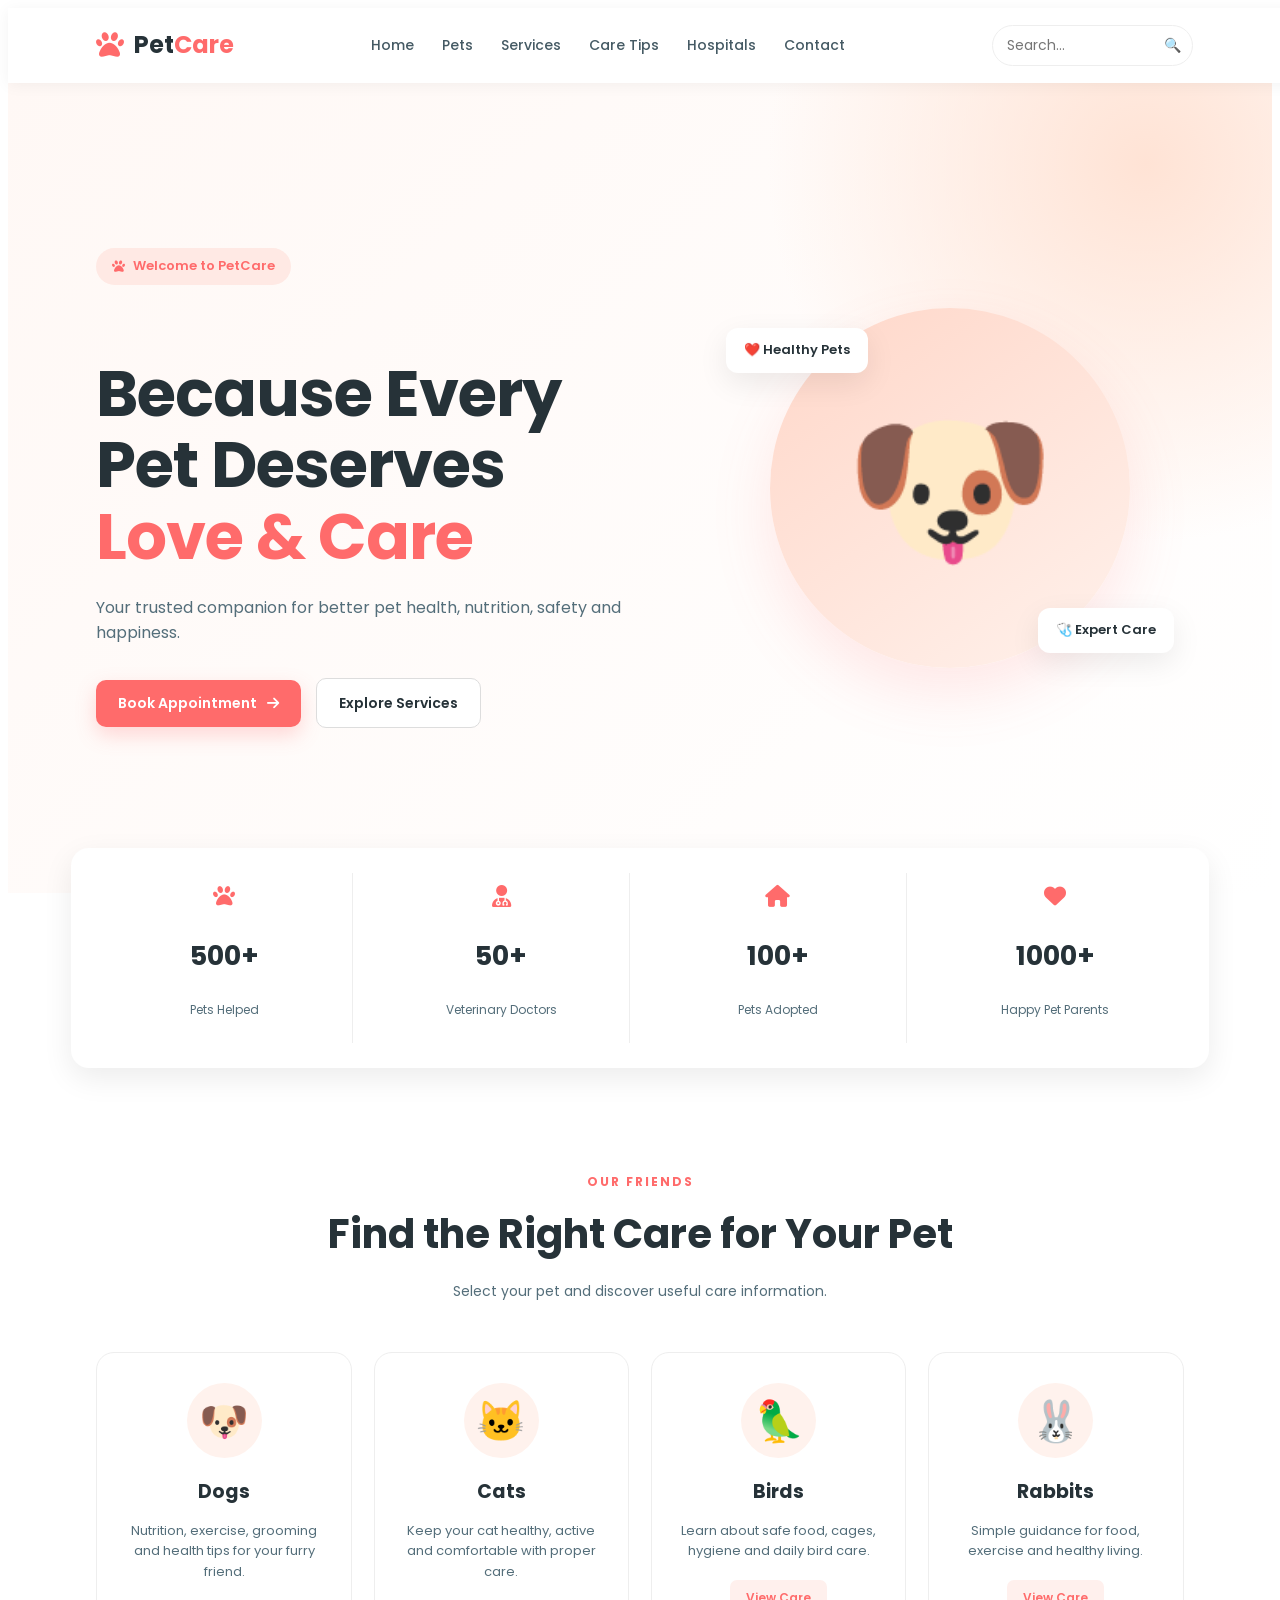
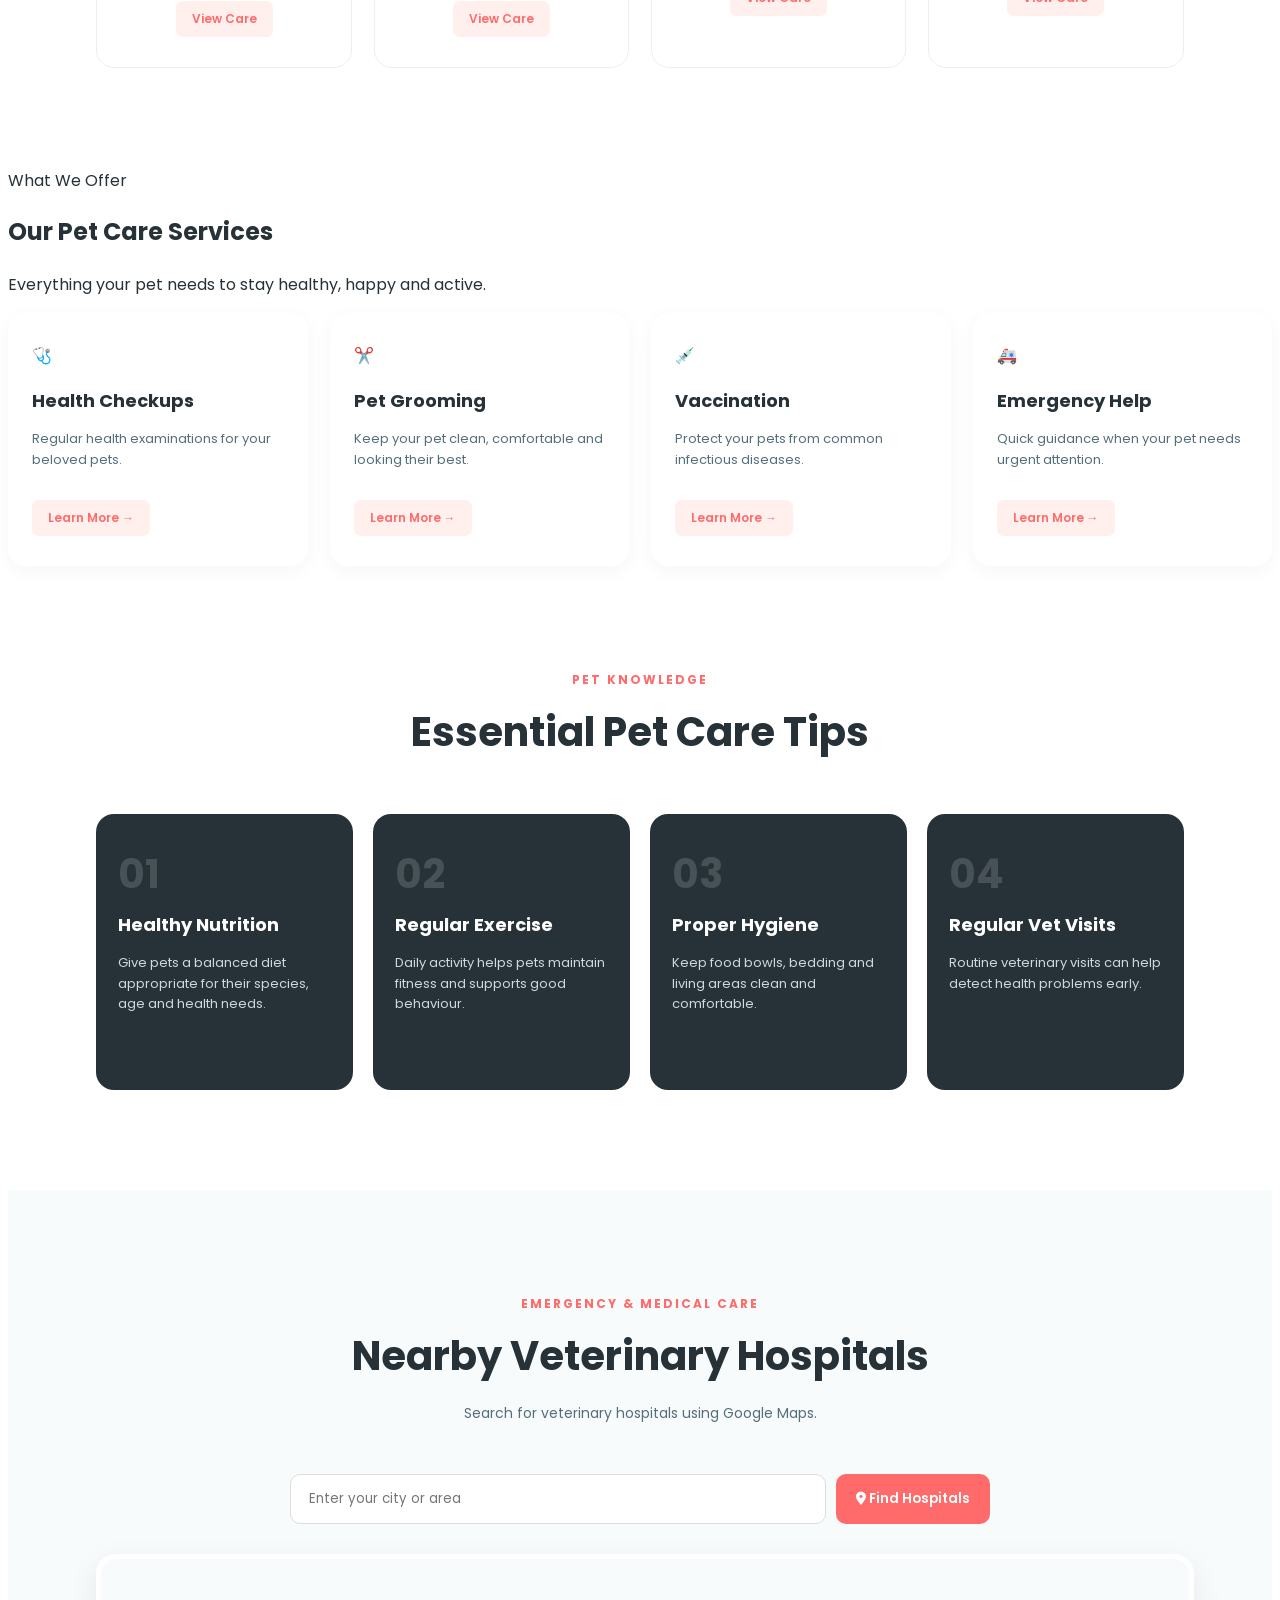
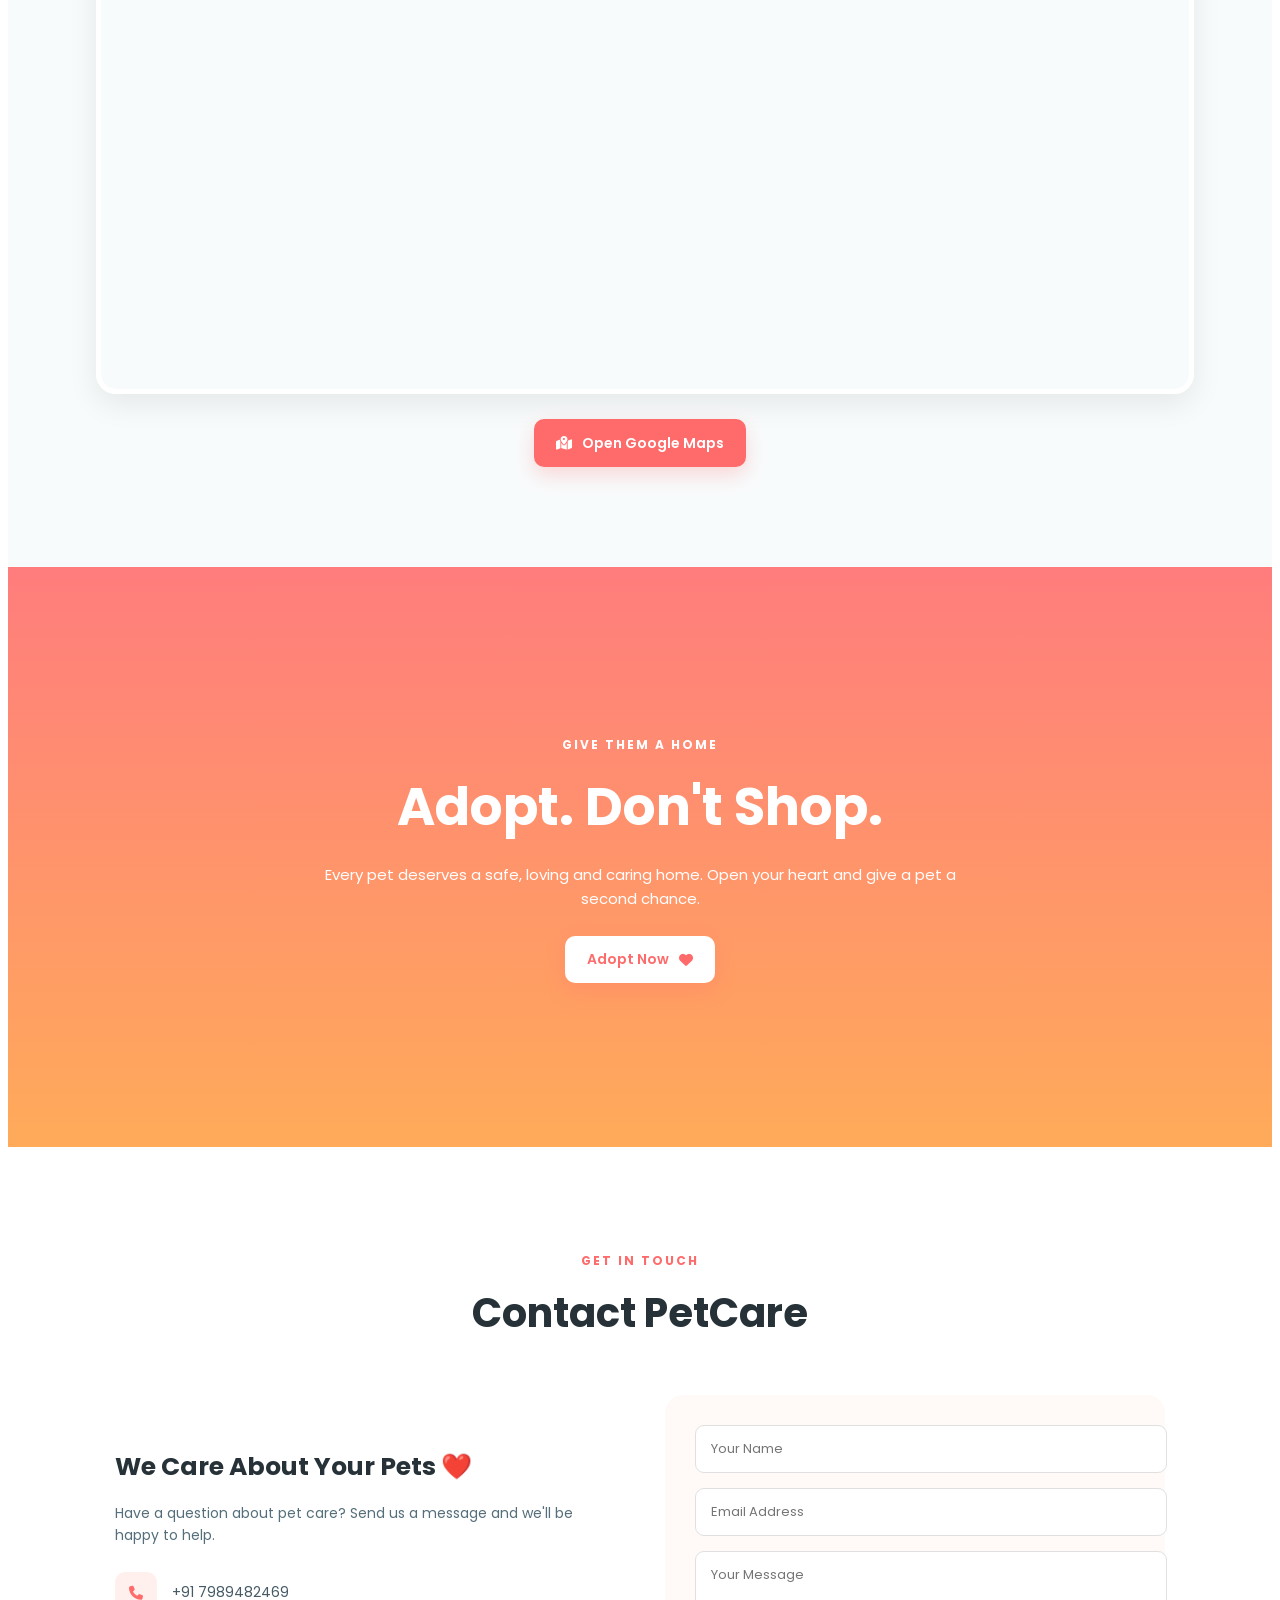
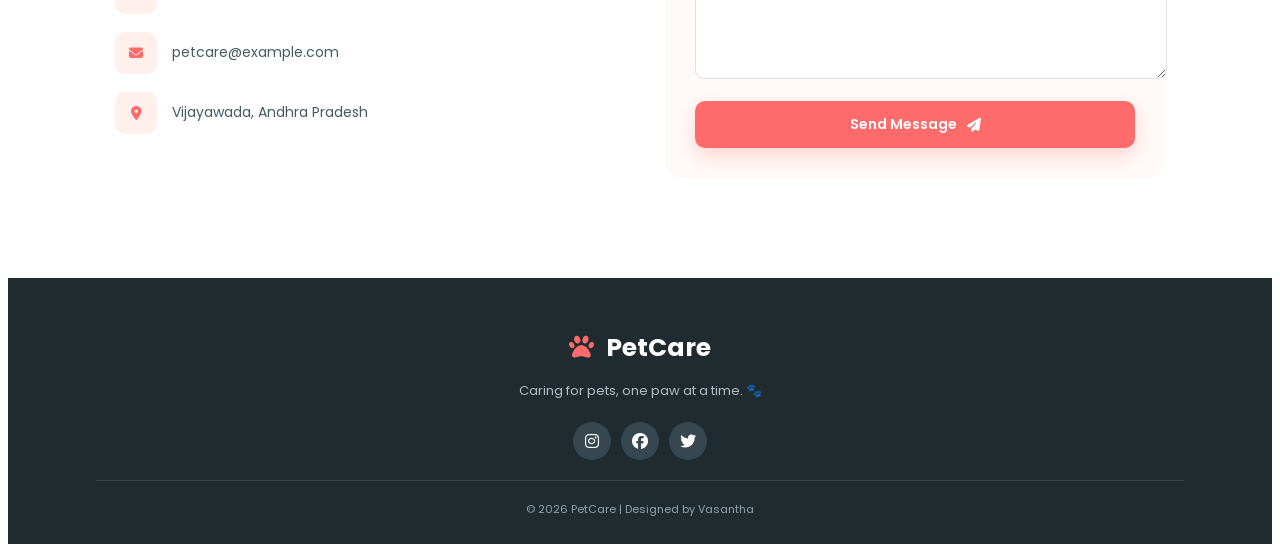
==== pet.html @ 67b04cec "Add files via upload" ====
<!DOCTYPE html>
<html lang="en">
<head>
    <meta charset="UTF-8">
    <meta name="viewport" content="width=device-width, initial-scale=1.0">

    <title>PetCare - Love. Care. Protect.</title>

    <!-- CSS -->
    <link rel="stylesheet" href="pet.css">

    <!-- Google Font -->
    <link rel="preconnect" href="https://fonts.googleapis.com">
    <link rel="preconnect" href="https://fonts.gstatic.com" crossorigin>
    <link href="https://fonts.googleapis.com/css2?family=Poppins:wght@300;400;500;600;700&display=swap" rel="stylesheet">

    <!-- Font Awesome Icons -->
    <link rel="stylesheet"
          href="https://cdnjs.cloudflare.com/ajax/libs/font-awesome/6.5.2/css/all.min.css">
</head>

<body>

    <!-- ================= HEADER ================= -->

    <header class="header">

        <div class="logo">
            <i class="fa-solid fa-paw"></i>
            <span>Pet<span>Care</span></span>
        </div>

        <nav class="navbar" id="navbar">
            <a href="#home">Home</a>
            <a href="#pets">Pets</a>
            <a href="#services">Services</a>
            <a href="#tips">Care Tips</a>
            <a href="#hospitals">Hospitals</a>
            <a href="#contact">Contact</a>
        </nav>
        <li class="nav-search">
    <input 
        type="text" 
        id="navSearch"
        placeholder="Search..."
        onkeyup="navSearch()"
    >
    <span>🔍</span>
</li>

        <div class="header-icons">
            <button class="search-btn" onclick="openSearch()">
                <i class="fa-solid fa-magnifying-glass"></i>
            </button>

            <button class="menu-btn" onclick="toggleMenu()">
                <i class="fa-solid fa-bars"></i>
            </button>
        </div>

    </header>


    <!-- ================= SEARCH POPUP ================= -->

    <div class="search-overlay" id="searchOverlay">

        <div class="search-box">

            <button class="close-btn" onclick="closeSearch()">
                <i class="fa-solid fa-xmark"></i>
            </button>

            <h2>Search PetCare</h2>

            <div class="search-input">
                <input
                    type="text"
                    id="searchPet"
                    placeholder="Search dogs, cats, care tips..."
                    onkeyup="searchContent()">

                <i class="fa-solid fa-magnifying-glass"></i>
            </div>

            <div id="searchResults"></div>

        </div>

    </div>


    <!-- ================= HOME ================= -->

    <section class="hero" id="home">

        <div class="hero-content">

            <span class="small-title">
                <i class="fa-solid fa-paw"></i>
                Welcome to PetCare
            </span>

            <h1>
                Because Every Pet
                Deserves <span>Love & Care</span>
            </h1>

            <p>
                Your trusted companion for better pet health,
                nutrition, safety and happiness.
            </p>

            <div class="hero-buttons">

                <button class="primary-btn" onclick="openAppointment()">
                    Book Appointment
                    <i class="fa-solid fa-arrow-right"></i>
                </button>

                <a href="#services" class="secondary-btn">
                    Explore Services
                </a>

            </div>

        </div>

        <div class="hero-image">

            <div class="pet-circle">
                🐶
            </div>

            <div class="floating-card card-one">
                ❤️ Healthy Pets
            </div>

            <div class="floating-card card-two">
                🩺 Expert Care
            </div>

        </div>

    </section>


    <!-- ================= STATISTICS ================= -->

    <section class="statistics">

        <div class="stat-box">
            <i class="fa-solid fa-paw"></i>
            <h2>500+</h2>
            <p>Pets Helped</p>
        </div>

        <div class="stat-box">
            <i class="fa-solid fa-user-doctor"></i>
            <h2>50+</h2>
            <p>Veterinary Doctors</p>
        </div>

        <div class="stat-box">
            <i class="fa-solid fa-house"></i>
            <h2>100+</h2>
            <p>Pets Adopted</p>
        </div>

        <div class="stat-box">
            <i class="fa-solid fa-heart"></i>
            <h2>1000+</h2>
            <p>Happy Pet Parents</p>
        </div>

    </section>


    <!-- ================= PET CATEGORIES ================= -->

    <section class="section" id="pets">

        <div class="section-heading">

            <span>Our Friends</span>

            <h2>Find the Right Care for Your Pet</h2>

            <p>
                Select your pet and discover useful care information.
            </p>

        </div>


        <div class="pet-grid">

            <div class="pet-card"
                 data-search="dog puppy dogs">

                <div class="pet-icon">🐶</div>

                <h3>Dogs</h3>

                <p>
                    Nutrition, exercise, grooming and health tips
                    for your furry friend.
                </p>

                <button onclick="showPetInfo('Dogs')">
                    View Care
                </button>

            </div>


            <div class="pet-card"
                 data-search="cat kitten cats">

                <div class="pet-icon">🐱</div>

                <h3>Cats</h3>

                <p>
                    Keep your cat healthy, active and comfortable
                    with proper care.
                </p>

                <button onclick="showPetInfo('Cats')">
                    View Care
                </button>

            </div>


            <div class="pet-card"
                 data-search="bird birds parrot">

                <div class="pet-icon">🦜</div>

                <h3>Birds</h3>

                <p>
                    Learn about safe food, cages, hygiene and
                    daily bird care.
                </p>

                <button onclick="showPetInfo('Birds')">
                    View Care
                </button>

            </div>


            <div class="pet-card"
                 data-search="rabbit rabbits bunny">

                <div class="pet-icon">🐰</div>

                <h3>Rabbits</h3>

                <p>
                    Simple guidance for food, exercise and
                    healthy living.
                </p>

                <button onclick="showPetInfo('Rabbits')">
                    View Care
                </button>

            </div>

        </div>

    </section>


    <!-- ================= SERVICES ================= -->

   <section class="services" id="services">
    <div class="section-title">
        <span>What We Offer</span>
        <h2>Our Pet Care Services</h2>
        <p>Everything your pet needs to stay healthy, happy and active.</p>
    </div>

    <div class="service-grid">

        <div class="service-card" onclick="openService('health')">
            <div class="service-icon">🩺</div>
            <h3>Health Checkups</h3>
            <p>Regular health examinations for your beloved pets.</p>
            <button class="service-btn">Learn More →</button>
        </div>

        <div class="service-card" onclick="openService('grooming')">
            <div class="service-icon">✂️</div>
            <h3>Pet Grooming</h3>
            <p>Keep your pet clean, comfortable and looking their best.</p>
            <button class="service-btn">Learn More →</button>
        </div>

        <div class="service-card" onclick="openService('vaccination')">
            <div class="service-icon">💉</div>
            <h3>Vaccination</h3>
            <p>Protect your pets from common infectious diseases.</p>
            <button class="service-btn">Learn More →</button>
        </div>

        <div class="service-card" onclick="openService('emergency')">
            <div class="service-icon">🚑</div>
            <h3>Emergency Help</h3>
            <p>Quick guidance when your pet needs urgent attention.</p>
            <button class="service-btn">Learn More →</button>
        </div>

    </div>
</section>

    <!-- ================= CARE TIPS ================= -->

    <section class="section tips-section" id="tips">

        <div class="section-heading">

            <span>Pet Knowledge</span>

            <h2>Essential Pet Care Tips</h2>

        </div>


        <div class="tips-grid">

            <div class="tip-card"
                 data-search="pet food nutrition diet">

                <span class="tip-number">01</span>

                <h3>Healthy Nutrition</h3>

                <p>
                    Give pets a balanced diet appropriate for
                    their species, age and health needs.
                </p>

            </div>


            <div class="tip-card"
                 data-search="pet exercise walking fitness">

                <span class="tip-number">02</span>

                <h3>Regular Exercise</h3>

                <p>
                    Daily activity helps pets maintain fitness
                    and supports good behaviour.
                </p>

            </div>


            <div class="tip-card"
                 data-search="pet clean hygiene grooming">

                <span class="tip-number">03</span>

                <h3>Proper Hygiene</h3>

                <p>
                    Keep food bowls, bedding and living areas
                    clean and comfortable.
                </p>

            </div>


            <div class="tip-card"
                 data-search="pet vaccination doctor health">

                <span class="tip-number">04</span>

                <h3>Regular Vet Visits</h3>

                <p>
                    Routine veterinary visits can help detect
                    health problems early.
                </p>

            </div>

        </div>

    </section>


    <!-- ================= HOSPITALS ================= -->

    <section class="section hospital-section" id="hospitals">

        <div class="section-heading">

            <span>Emergency & Medical Care</span>

            <h2>Nearby Veterinary Hospitals</h2>

            <p>
                Search for veterinary hospitals using Google Maps.
            </p>

        </div>


        <div class="hospital-search">

            <input
                type="text"
                id="hospitalLocation"
                placeholder="Enter your city or area">

            <button onclick="findHospitals()">
                <i class="fa-solid fa-location-dot"></i>
                Find Hospitals
            </button>

        </div>


        <div class="map-container">

            <iframe
                id="googleMap"
                src="https://www.google.com/maps?q=veterinary%20hospital%20Vijayawada&output=embed"
                loading="lazy"
                allowfullscreen>
            </iframe>

        </div>


        <div class="hospital-actions">

            <a
                href="https://www.google.com/maps/search/veterinary+hospitals/"
                target="_blank"
                class="primary-btn">

                <i class="fa-solid fa-map-location-dot"></i>
                Open Google Maps

            </a>

        </div>

    </section>


    <!-- ================= ADOPTION ================= -->

    <section class="adoption-section">

        <div class="adoption-content">

            <span>Give Them a Home</span>

            <h2>Adopt. Don't Shop.</h2>

            <p>
                Every pet deserves a safe, loving and caring home.
                Open your heart and give a pet a second chance.
            </p>

            <button class="primary-btn"
                    onclick="showMessage('Thank you for choosing to help pets! 🐾')">

                Adopt Now
                <i class="fa-solid fa-heart"></i>

            </button>

        </div>

    </section>


    <!-- ================= CONTACT ================= -->

    <section class="section contact-section" id="contact">

        <div class="section-heading">

            <span>Get in Touch</span>

            <h2>Contact PetCare</h2>

        </div>


        <div class="contact-container">

            <div class="contact-info">

                <h3>We Care About Your Pets ❤️</h3>

                <p>
                    Have a question about pet care?
                    Send us a message and we'll be happy to help.
                </p>

                <div class="contact-item">
                    <i class="fa-solid fa-phone"></i>
                    <span>+91 7989482469</span>
                </div>

                <div class="contact-item">
                    <i class="fa-solid fa-envelope"></i>
                    <span>petcare@example.com</span>
                </div>

                <div class="contact-item">
                    <i class="fa-solid fa-location-dot"></i>
                    <span>Vijayawada, Andhra Pradesh</span>
                </div>

            </div>


            <form class="contact-form"
                  onsubmit="submitContact(event)">

                <input
                    type="text"
                    id="contactName"
                    placeholder="Your Name"
                    required>

                <input
                    type="email"
                    id="contactEmail"
                    placeholder="Email Address"
                    required>

                <textarea
                    id="contactMessage"
                    rows="5"
                    placeholder="Your Message"
                    required></textarea>

                <button type="submit" class="primary-btn">
                    Send Message
                    <i class="fa-solid fa-paper-plane"></i>
                </button>

            </form>

        </div>

    </section>


    <!-- ================= APPOINTMENT POPUP ================= -->

   <div class="modal" id="appointmentModal" aria-hidden="true">
  <div class="modal-content">
    <button class="close-btn" type="button" onclick="closeAppointment()" aria-label="Close">
      <i class="fa-solid fa-xmark"></i>
    </button>

    <div class="modal-icon">🐾</div>
    <h2>Book Pet Appointment</h2>
    <p>Fill in your details and we'll help you with your pet-care request.</p>

    <form onsubmit="bookAppointment(event)">
      <input id="ownerName" type="text" placeholder="Your Name" required>
      <input id="petName" type="text" placeholder="Pet Name" required>

      <select id="petType" required>
        <option value="">Select Pet Type</option>
        <option>Dog</option>
        <option>Cat</option>
        <option>Bird</option>
        <option>Rabbit</option>
      </select>

      <input id="appointmentDate" type="date" required>

      <button type="submit" class="primary-btn">Confirm Appointment</button>
    </form>
  </div>
</div>

<div class="modal" id="infoModal" aria-hidden="true">
  <div class="modal-content info-content">
    <button class="close-btn" type="button" onclick="closeInfo()" aria-label="Close">
      <i class="fa-solid fa-xmark"></i>
    </button>

    <div id="infoBody"></div>
  </div>
</div>

    <!-- ================= GENERAL POPUP ================= -->

    <div class="toast" id="toast">

        <i class="fa-solid fa-circle-check"></i>

        <span id="toastMessage">
            Success!
        </span>

    </div>


    <!-- ================= FOOTER ================= -->

    <footer class="footer">

        <div class="footer-logo">
            <i class="fa-solid fa-paw"></i>
            PetCare
        </div>

        <p>
            Caring for pets, one paw at a time. 🐾
        </p>

        <div class="social-icons">

            <a href="#">
                <i class="fa-brands fa-instagram"></i>
            </a>

            <a href="#">
                <i class="fa-brands fa-facebook"></i>
            </a>

            <a href="#">
                <i class="fa-brands fa-twitter"></i>
            </a>

        </div>

        <div class="footer-bottom">
            © 2026 PetCare | Designed by Vasantha
        </div>

    </footer>


    <!-- JavaScript -->
    <script src="pet.js"></script>
<!-- SERVICE INFORMATION MODAL -->
<div class="service-modal" id="serviceModal">
    <div class="service-modal-content">

        <button class="close-service" onclick="closeService()">×</button>

        <div id="serviceModalBody"></div>

    </div>
</div>
</body>
</html>
---- pet.css ----
```css
/* =========================================================
   PETCARE WEBSITE
   CSS FILE - pet.css
   ========================================================= */


/* =========================
   GLOBAL
   ========================= */

* {
    margin: 0;
    padding: 0;
    box-sizing: border-box;
    scroll-behavior: smooth;
}

:root {
    --primary: #ff6b6b;
    --secondary: #ff9f43;
    --dark: #263238;
    --text: #546e7a;
    --light: #fff8f5;
    --white: #ffffff;
    --border: #eeeeee;
    --shadow: 0 10px 30px rgba(0, 0, 0, 0.08);
}

body {
    font-family: "Poppins", sans-serif;
    background: #ffffff;
    color: var(--dark);
    line-height: 1.6;
}

a {
    text-decoration: none;
    color: inherit;
}

button,
input,
textarea,
select {
    font-family: inherit;
}

button {
    cursor: pointer;
}

img {
    max-width: 100%;
    display: block;
}


/* =========================
   HEADER
   ========================= */

.header {
    width: 100%;
    height: 75px;
    padding: 0 7%;
    display: flex;
    align-items: center;
    justify-content: space-between;
    background: rgba(255, 255, 255, 0.96);
    box-shadow: 0 2px 15px rgba(0, 0, 0, 0.05);
    position: sticky;
    top: 0;
    z-index: 1000;
}

.logo {
    display: flex;
    align-items: center;
    gap: 10px;
    font-size: 24px;
    font-weight: 700;
    color: var(--dark);
}

.logo i {
    font-size: 28px;
    color: var(--primary);
}

.logo span span {
    color: var(--primary);
}

.navbar {
    display: flex;
    align-items: center;
    gap: 28px;
}

.navbar a {
    position: relative;
    font-size: 14px;
    font-weight: 500;
    color: #455a64;
    transition: 0.3s;
}

.navbar a:hover {
    color: var(--primary);
}

.navbar a::after {
    content: "";
    position: absolute;
    width: 0;
    height: 2px;
    background: var(--primary);
    left: 0;
    bottom: -6px;
    transition: 0.3s;
}

.navbar a:hover::after {
    width: 100%;
}

.header-icons {
    display: flex;
    align-items: center;
    gap: 12px;
}

.search-btn,
.menu-btn {
    border: none;
    background: transparent;
    font-size: 19px;
    color: var(--dark);
}

.search-btn:hover {
    color: var(--primary);
}

.menu-btn {
    display: none;
}


/* =========================
   HERO
   ========================= */

.hero {
    min-height: 650px;
    padding: 80px 7%;
    display: flex;
    align-items: center;
    justify-content: space-between;
    gap: 50px;
    background:
        radial-gradient(circle at 90% 10%, #ffe3d5 0, transparent 28%),
        linear-gradient(135deg, #fff8f5, #ffffff);
    overflow: hidden;
}

.hero-content {
    width: 52%;
}

.small-title {
    display: inline-flex;
    align-items: center;
    gap: 8px;
    padding: 8px 16px;
    border-radius: 30px;
    background: #ffe9e4;
    color: var(--primary);
    font-size: 13px;
    font-weight: 600;
    margin-bottom: 20px;
}

.hero h1 {
    font-size: clamp(42px, 5vw, 68px);
    line-height: 1.12;
    margin-bottom: 22px;
    letter-spacing: -1px;
}

.hero h1 span {
    color: var(--primary);
}

.hero p {
    max-width: 600px;
    color: var(--text);
    font-size: 16px;
    margin-bottom: 32px;
}

.hero-buttons {
    display: flex;
    gap: 15px;
    align-items: center;
    flex-wrap: wrap;
}

.primary-btn,
.secondary-btn {
    display: inline-flex;
    justify-content: center;
    align-items: center;
    gap: 10px;
    padding: 13px 22px;
    border-radius: 10px;
    font-size: 14px;
    font-weight: 600;
    border: none;
    transition: 0.3s;
}

.primary-btn {
    background: var(--primary);
    color: white;
    box-shadow: 0 8px 20px rgba(255, 107, 107, 0.25);
}

.primary-btn:hover {
    transform: translateY(-3px);
    box-shadow: 0 12px 25px rgba(255, 107, 107, 0.35);
}

.secondary-btn {
    border: 1px solid #ddd;
    color: var(--dark);
    background: white;
}

.secondary-btn:hover {
    border-color: var(--primary);
    color: var(--primary);
}

.hero-image {
    width: 43%;
    min-height: 450px;
    position: relative;
    display: flex;
    align-items: center;
    justify-content: center;
}

.pet-circle {
    width: 360px;
    height: 360px;
    border-radius: 50%;
    background: linear-gradient(145deg, #ffd7c9, #fff1eb);
    display: flex;
    align-items: center;
    justify-content: center;
    font-size: 170px;
    box-shadow: 0 25px 60px rgba(255, 107, 107, 0.15);
}

.floating-card {
    position: absolute;
    padding: 12px 18px;
    background: white;
    border-radius: 12px;
    box-shadow: var(--shadow);
    font-size: 13px;
    font-weight: 600;
    animation: floating 3s ease-in-out infinite;
}

.card-one {
    top: 65px;
    left: 10px;
}

.card-two {
    bottom: 60px;
    right: 10px;
    animation-delay: 1s;
}

@keyframes floating {
    0%,
    100% {
        transform: translateY(0);
    }

    50% {
        transform: translateY(-10px);
    }
}


/* =========================
   STATISTICS
   ========================= */

.statistics {
    width: 86%;
    margin: -45px auto 0;
    position: relative;
    z-index: 5;
    background: white;
    border-radius: 18px;
    box-shadow: var(--shadow);
    padding: 25px;
    display: grid;
    grid-template-columns: repeat(4, 1fr);
    gap: 20px;
}

.stat-box {
    text-align: center;
    padding: 12px;
    border-right: 1px solid var(--border);
}

.stat-box:last-child {
    border-right: none;
}

.stat-box i {
    color: var(--primary);
    font-size: 22px;
    margin-bottom: 5px;
}

.stat-box h2 {
    font-size: 27px;
}

.stat-box p {
    color: var(--text);
    font-size: 12px;
}


/* =========================
   COMMON SECTION
   ========================= */

.section {
    padding: 100px 7%;
}

.section-heading {
    max-width: 650px;
    margin: 0 auto 50px;
    text-align: center;
}

.section-heading span {
    color: var(--primary);
    text-transform: uppercase;
    font-size: 12px;
    font-weight: 700;
    letter-spacing: 2px;
}

.section-heading h2 {
    font-size: clamp(28px, 4vw, 40px);
    margin: 8px 0 12px;
}

.section-heading p {
    color: var(--text);
    font-size: 14px;
}


/* =========================
   PET CARDS
   ========================= */

.pet-grid {
    display: grid;
    grid-template-columns: repeat(4, 1fr);
    gap: 22px;
}

.pet-card {
    padding: 30px 22px;
    text-align: center;
    border: 1px solid var(--border);
    border-radius: 18px;
    background: white;
    transition: 0.3s;
}

.pet-card:hover {
    transform: translateY(-8px);
    box-shadow: var(--shadow);
    border-color: transparent;
}

.pet-icon {
    width: 75px;
    height: 75px;
    margin: 0 auto 18px;
    border-radius: 50%;
    background: #fff2ed;
    display: flex;
    justify-content: center;
    align-items: center;
    font-size: 40px;
}

.pet-card h3 {
    margin-bottom: 10px;
    font-size: 19px;
}

.pet-card p {
    color: var(--text);
    font-size: 13px;
    margin-bottom: 18px;
}

.pet-card button,
.service-card button,
.service-card a {
    border: none;
    background: #fff0ed;
    color: var(--primary);
    padding: 9px 16px;
    border-radius: 7px;
    font-size: 12px;
    font-weight: 600;
    display: inline-block;
    transition: 0.3s;
}

.pet-card button:hover,
.service-card button:hover,
.service-card a:hover {
    background: var(--primary);
    color: white;
}


/* =========================
   SERVICES
   ========================= */

.services-section {
    background: var(--light);
}

.service-grid {
    display: grid;
    grid-template-columns: repeat(4, 1fr);
    gap: 22px;
}

.service-card {
    background: white;
    padding: 30px 24px;
    border-radius: 18px;
    box-shadow: 0 5px 20px rgba(0, 0, 0, 0.04);
    transition: 0.3s;
}

.service-card:hover {
    transform: translateY(-7px);
    box-shadow: var(--shadow);
}

.service-card > i {
    width: 55px;
    height: 55px;
    display: flex;
    justify-content: center;
    align-items: center;
    background: #fff0ed;
    color: var(--primary);
    border-radius: 12px;
    font-size: 23px;
    margin-bottom: 20px;
}

.service-card h3 {
    font-size: 18px;
    margin-bottom: 10px;
}

.service-card p {
    color: var(--text);
    font-size: 13px;
    margin-bottom: 20px;
}


/* =========================
   CARE TIPS
   ========================= */

.tips-grid {
    display: grid;
    grid-template-columns: repeat(4, 1fr);
    gap: 20px;
}

.tip-card {
    position: relative;
    overflow: hidden;
    padding: 28px 22px;
    border-radius: 18px;
    background: #263238;
    color: white;
    min-height: 220px;
    transition: 0.3s;
}

.tip-card:hover {
    transform: translateY(-6px);
}

.tip-number {
    font-size: 40px;
    font-weight: 700;
    opacity: 0.15;
}

.tip-card h3 {
    margin: 5px 0 12px;
    font-size: 18px;
}

.tip-card p {
    font-size: 13px;
    color: #cfd8dc;
}


/* =========================
   HOSPITAL SECTION
   ========================= */

.hospital-section {
    background: #f8fbfc;
}

.hospital-search {
    max-width: 700px;
    margin: 0 auto 30px;
    display: flex;
    gap: 10px;
}

.hospital-search input {
    flex: 1;
    border: 1px solid #ddd;
    outline: none;
    padding: 14px 18px;
    border-radius: 10px;
    background: white;
}

.hospital-search input:focus {
    border-color: var(--primary);
}

.hospital-search button {
    border: none;
    padding: 14px 20px;
    border-radius: 10px;
    background: var(--primary);
    color: white;
    font-weight: 600;
    transition: 0.3s;
}

.hospital-search button:hover {
    transform: translateY(-2px);
}

.map-container {
    width: 100%;
    height: 430px;
    border-radius: 20px;
    overflow: hidden;
    box-shadow: var(--shadow);
    border: 5px solid white;
}

.map-container iframe {
    width: 100%;
    height: 100%;
    border: none;
}

.hospital-actions {
    text-align: center;
    margin-top: 25px;
}


/* =========================
   ADOPTION
   ========================= */

.adoption-section {
    min-height: 420px;
    padding: 80px 7%;
    display: flex;
    align-items: center;
    justify-content: center;
    text-align: center;
    background:
        linear-gradient(
            rgba(255, 107, 107, 0.88),
            rgba(255, 159, 67, 0.88)
        );
    color: white;
}

.adoption-content {
    max-width: 650px;
}

.adoption-content > span {
    font-size: 12px;
    font-weight: 700;
    text-transform: uppercase;
    letter-spacing: 2px;
}

.adoption-content h2 {
    font-size: clamp(35px, 5vw, 52px);
    margin: 8px 0 15px;
}

.adoption-content p {
    font-size: 15px;
    margin-bottom: 25px;
}

.adoption-section .primary-btn {
    background: white;
    color: var(--primary);
}


/* =========================
   CONTACT
   ========================= */

.contact-section {
    background: white;
}

.contact-container {
    max-width: 1050px;
    margin: auto;
    display: grid;
    grid-template-columns: 1fr 1fr;
    gap: 50px;
    align-items: center;
}

.contact-info h3 {
    font-size: 25px;
    margin-bottom: 15px;
}

.contact-info > p {
    color: var(--text);
    font-size: 14px;
    margin-bottom: 25px;
}

.contact-item {
    display: flex;
    align-items: center;
    gap: 15px;
    margin: 18px 0;
    color: #455a64;
    font-size: 14px;
}

.contact-item i {
    width: 42px;
    height: 42px;
    display: flex;
    align-items: center;
    justify-content: center;
    border-radius: 10px;
    background: #fff0ed;
    color: var(--primary);
}

.contact-form {
    padding: 30px;
    border-radius: 18px;
    background: #fffaf8;
}

.contact-form input,
.contact-form textarea,
.modal-content input,
.modal-content select {
    width: 100%;
    border: 1px solid #e0e0e0;
    outline: none;
    padding: 13px 15px;
    border-radius: 9px;
    margin-bottom: 15px;
    background: white;
    font-size: 13px;
}

.contact-form input:focus,
.contact-form textarea:focus,
.modal-content input:focus,
.modal-content select:focus {
    border-color: var(--primary);
}

.contact-form textarea {
    resize: vertical;
}

.contact-form .primary-btn {
    width: 100%;
}


/* =========================
   SEARCH OVERLAY
   ========================= */

.search-overlay {
    position: fixed;
    inset: 0;
    background: rgba(38, 50, 56, 0.7);
    display: none;
    align-items: flex-start;
    justify-content: center;
    padding-top: 100px;
    z-index: 2000;
    backdrop-filter: blur(5px);
}

.search-overlay.active {
    display: flex;
}

.search-box {
    width: min(600px, 90%);
    background: white;
    padding: 30px;
    border-radius: 20px;
    position: relative;
    box-shadow: 0 20px 60px rgba(0, 0, 0, 0.2);
    animation: popup 0.3s ease;
}

.search-box h2 {
    margin-bottom: 20px;
}

.search-input {
    position: relative;
}

.search-input input {
    width: 100%;
    padding: 15px 45px 15px 18px;
    border: 1px solid #ddd;
    border-radius: 10px;
    outline: none;
}

.search-input input:focus {
    border-color: var(--primary);
}

.search-input i {
    position: absolute;
    right: 18px;
    top: 16px;
    color: #999;
}

#searchResults {
    margin-top: 20px;
    max-height: 300px;
    overflow-y: auto;
}

.search-result {
    padding: 13px;
    border-bottom: 1px solid #eee;
    cursor: pointer;
    transition: 0.2s;
}

.search-result:hover {
    background: #fff4f0;
}

.search-result strong {
    display: block;
    margin-bottom: 3px;
}

.search-result small {
    color: var(--text);
}


/* =========================
   MODAL
   ========================= */

.modal {
    position: fixed;
    inset: 0;
    display: none;
    align-items: center;
    justify-content: center;
    padding: 20px;
    background: rgba(38, 50, 56, 0.7);
    z-index: 2500;
    backdrop-filter: blur(5px);
}

.modal.active {
    display: flex;
}

.modal-content {
    width: min(500px, 100%);
    background: white;
    padding: 35px;
    border-radius: 20px;
    position: relative;
    animation: popup 0.3s ease;
}

.modal-icon {
    width: 65px;
    height: 65px;
    display: flex;
    align-items: center;
    justify-content: center;
    background: #fff0ed;
    border-radius: 50%;
    font-size: 32px;
    margin-bottom: 15px;
}

.modal-content h2 {
    margin-bottom: 8px;
}

.modal-content > p {
    color: var(--text);
    font-size: 13px;
    margin-bottom: 22px;
}

.modal-content .primary-btn {
    width: 100%;
}

.close-btn {
    position: absolute;
    top: 17px;
    right: 17px;
    width: 35px;
    height: 35px;
    border: none;
    border-radius: 50%;
    background: #f5f5f5;
    color: #555;
    font-size: 17px;
    transition: 0.3s;
}

.close-btn:hover {
    background: var(--primary);
    color: white;
}

@keyframes popup {
    from {
        opacity: 0;
        transform: translateY(-20px) scale(0.97);
    }

    to {
        opacity: 1;
        transform: translateY(0) scale(1);
    }
}


/* =========================
   TOAST
   ========================= */

.toast {
    position: fixed;
    right: 25px;
    bottom: 25px;
    min-width: 280px;
    padding: 15px 20px;
    background: #263238;
    color: white;
    border-radius: 10px;
    display: flex;
    align-items: center;
    gap: 10px;
    box-shadow: var(--shadow);
    transform: translateX(400px);
    transition: 0.4s;
    z-index: 3000;
}

.toast.show {
    transform: translateX(0);
}

.toast i {
    color: #69db7c;
}


/* =========================
   FOOTER
   ========================= */

.footer {
    background: #202b30;
    color: white;
    text-align: center;
    padding: 50px 7% 25px;
}

.footer-logo {
    font-size: 25px;
    font-weight: 700;
    margin-bottom: 10px;
}

.footer-logo i {
    color: var(--primary);
    margin-right: 7px;
}

.footer > p {
    color: #b0bec5;
    font-size: 13px;
}

.social-icons {
    margin: 20px 0;
    display: flex;
    justify-content: center;
    gap: 10px;
}

.social-icons a {
    width: 38px;
    height: 38px;
    display: flex;
    align-items: center;
    justify-content: center;
    border-radius: 50%;
    background: #37474f;
    transition: 0.3s;
}

.social-icons a:hover {
    background: var(--primary);
    transform: translateY(-3px);
}

.footer-bottom {
    padding-top: 20px;
    border-top: 1px solid #37474f;
    color: #90a4ae;
    font-size: 11px;
}


/* =========================
   RESPONSIVE
   ========================= */

@media (max-width: 1100px) {

    .navbar {
        gap: 16px;
    }

    .hero h1 {
        font-size: 48px;
    }

    .pet-circle {
        width: 300px;
        height: 300px;
        font-size: 135px;
    }

    .pet-grid,
    .service-grid,
    .tips-grid {
        grid-template-columns: repeat(2, 1fr);
    }
}


@media (max-width: 800px) {

    .header {
        padding: 0 5%;
    }

    .navbar {
        position: absolute;
        top: 75px;
        left: 0;
        width: 100%;
        display: none;
        flex-direction: column;
        gap: 0;
        padding: 15px 5%;
        background: white;
        box-shadow: 0 10px 20px rgba(0, 0, 0, 0.08);
    }

    .navbar.active {
        display: flex;
    }

    .navbar a {
        width: 100%;
        padding: 13px 0;
    }

    .navbar a::after {
        display: none;
    }

    .menu-btn {
        display: block;
    }

    .hero {
        padding: 60px 5%;
        flex-direction: column;
        text-align: center;
    }

    .hero-content {
        width: 100%;
    }

    .hero p {
        margin-left: auto;
        margin-right: auto;
    }

    .hero-buttons {
        justify-content: center;
    }

    .hero-image {
        width: 100%;
        min-height: 350px;
    }

    .statistics {
        width: 90%;
        grid-template-columns: repeat(2, 1fr);
    }

    .stat-box {
        border-right: none;
        border-bottom: 1px solid var(--border);
    }

    .stat-box:nth-child(3),
    .stat-box:nth-child(4) {
        border-bottom: none;
    }

    .section {
        padding: 75px 5%;
    }

    .contact-container {
        grid-template-columns: 1fr;
    }
}


@media (max-width: 550px) {

    .logo {
        font-size: 20px;
    }

    .logo i {
        font-size: 23px;
    }

    .hero {
        min-height: auto;
    }

    .hero h1 {
        font-size: 38px;
    }

    .pet-circle {
        width: 250px;
        height: 250px;
        font-size: 110px;
    }

    .floating-card {
        font-size: 11px;
        padding: 9px 12px;
    }

    .card-one {
        left: 0;
        top: 30px;
    }

    .card-two {
        right: 0;
        bottom: 35px;
    }

    .statistics {
        padding: 15px;
    }

    .stat-box h2 {
        font-size: 22px;
    }

    .pet-grid,
    .service-grid,
    .tips-grid {
        grid-template-columns: 1fr;
    }

    .hospital-search {
        flex-direction: column;
    }

    .hospital-search button {
        width: 100%;
    }

    .map-container {
        height: 350px;
    }

    .contact-form,
    .modal-content {
        padding: 25px 20px;
    }

    .toast {
        left: 15px;
        right: 15px;
        bottom: 15px;
        min-width: auto;
    }
}
/* ==========================================
   NAVIGATION SEARCH
========================================== */

.nav-search {
    display: flex;
    align-items: center;
    position: relative;
    margin-left: 10px;
}

.nav-search input {
    width: 150px;
    padding: 9px 35px 9px 14px;
    border: 1px solid #eeeeee;
    border-radius: 25px;
    outline: none;
    font-size: 14px;
    transition: 0.3s;
}

.nav-search input:focus {
    width: 190px;
    border-color: #ff6b6b;
}

.nav-search span {
    position: absolute;
    right: 12px;
    font-size: 14px;
}


/* ==========================================
   SERVICE BUTTON
========================================== */

.service-btn {
    border: none;
    background: transparent;
    color: #ff6b6b;
    font-weight: 600;
    cursor: pointer;
    margin-top: 10px;
}

.service-card {
    cursor: pointer;
    transition: 0.3s;
}

.service-card:hover {
    transform: translateY(-8px);
}


/* ==========================================
   SERVICE MODAL
========================================== */

.service-modal {
    position: fixed;
    inset: 0;
    background: rgba(0, 0, 0, 0.65);
    display: flex;
    align-items: center;
    justify-content: center;
    padding: 20px;
    opacity: 0;
    visibility: hidden;
    transition: 0.3s;
    z-index: 9999;
}

.service-modal.active {
    opacity: 1;
    visibility: visible;
}

.service-modal-content {
    background: white;
    width: 100%;
    max-width: 600px;
    max-height: 85vh;
    overflow-y: auto;
    border-radius: 20px;
    padding: 35px;
    position: relative;
    transform: translateY(30px);
    transition: 0.3s;
}

.service-modal.active .service-modal-content {
    transform: translateY(0);
}

.close-service {
    position: absolute;
    top: 15px;
    right: 20px;
    border: none;
    background: #f5f5f5;
    width: 38px;
    height: 38px;
    border-radius: 50%;
    font-size: 25px;
    cursor: pointer;
}

.service-popup-icon {
    font-size: 55px;
    margin-bottom: 10px;
}

.service-popup-text {
    color: #546e7a;
    line-height: 1.7;
}

.service-popup-text h4 {
    color: #263238;
    margin-top: 20px;
}

.service-popup-text ul {
    padding-left: 20px;
}

.service-popup-text li {
    margin: 8px 0;
}

.important-note {
    background: #fff8f5;
    padding: 15px;
    border-radius: 10px;
    margin-top: 20px;
}

.service-popup-text button {
    border: none;
    background: #ff6b6b;
    color: white;
    padding: 12px 22px;
    border-radius: 25px;
    cursor: pointer;
    font-weight: 600;
    margin-top: 15px;
}

.service-popup-text button:hover {
    background: #ff5252;
}


/* ==========================================
   MOBILE SEARCH
========================================== */

@media (max-width: 800px) {

    .nav-search {
        width: 100%;
        margin: 10px 0;
    }

    .nav-search input {
        width: 100%;
    }

    .nav-search input:focus {
        width: 100%;
    }

}
.about-contact {
    margin-top: 35px;
    padding: 25px;
    border-radius: 15px;
    background: #fff8f5;
}

.about-contact h3 {
    margin-bottom: 10px;
}

.contact-details {
    display: flex;
    flex-wrap: wrap;
    gap: 15px;
    margin-top: 20px;
}

.contact-details a {
    text-decoration: none;
    color: #263238;
    background: white;
    padding: 12px 18px;
    border-radius: 10px;
    transition: 0.3s;
}

.contact-details a:hover {
    transform: translateY(-3px);
    color: #ff6b6b;
}

.about-owner {
    margin-top: 20px;
    color: #ff6b6b;
}
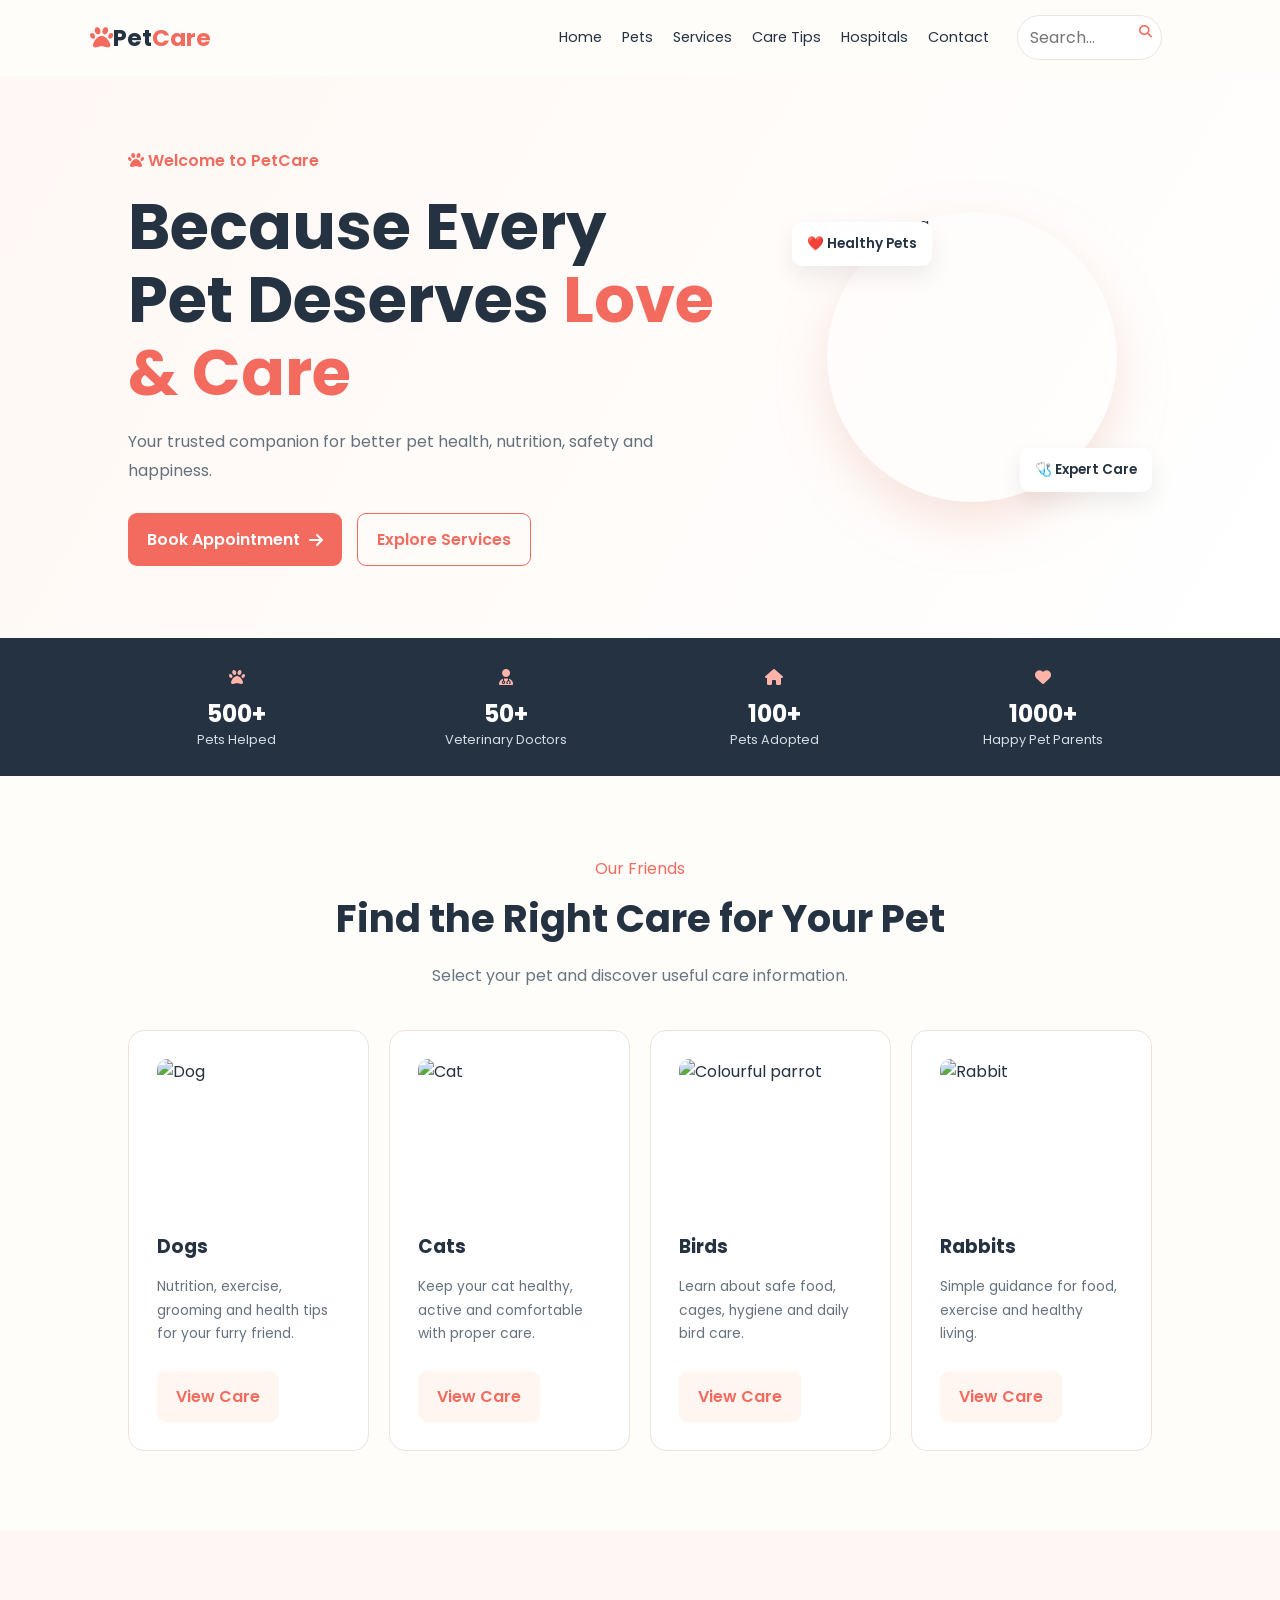
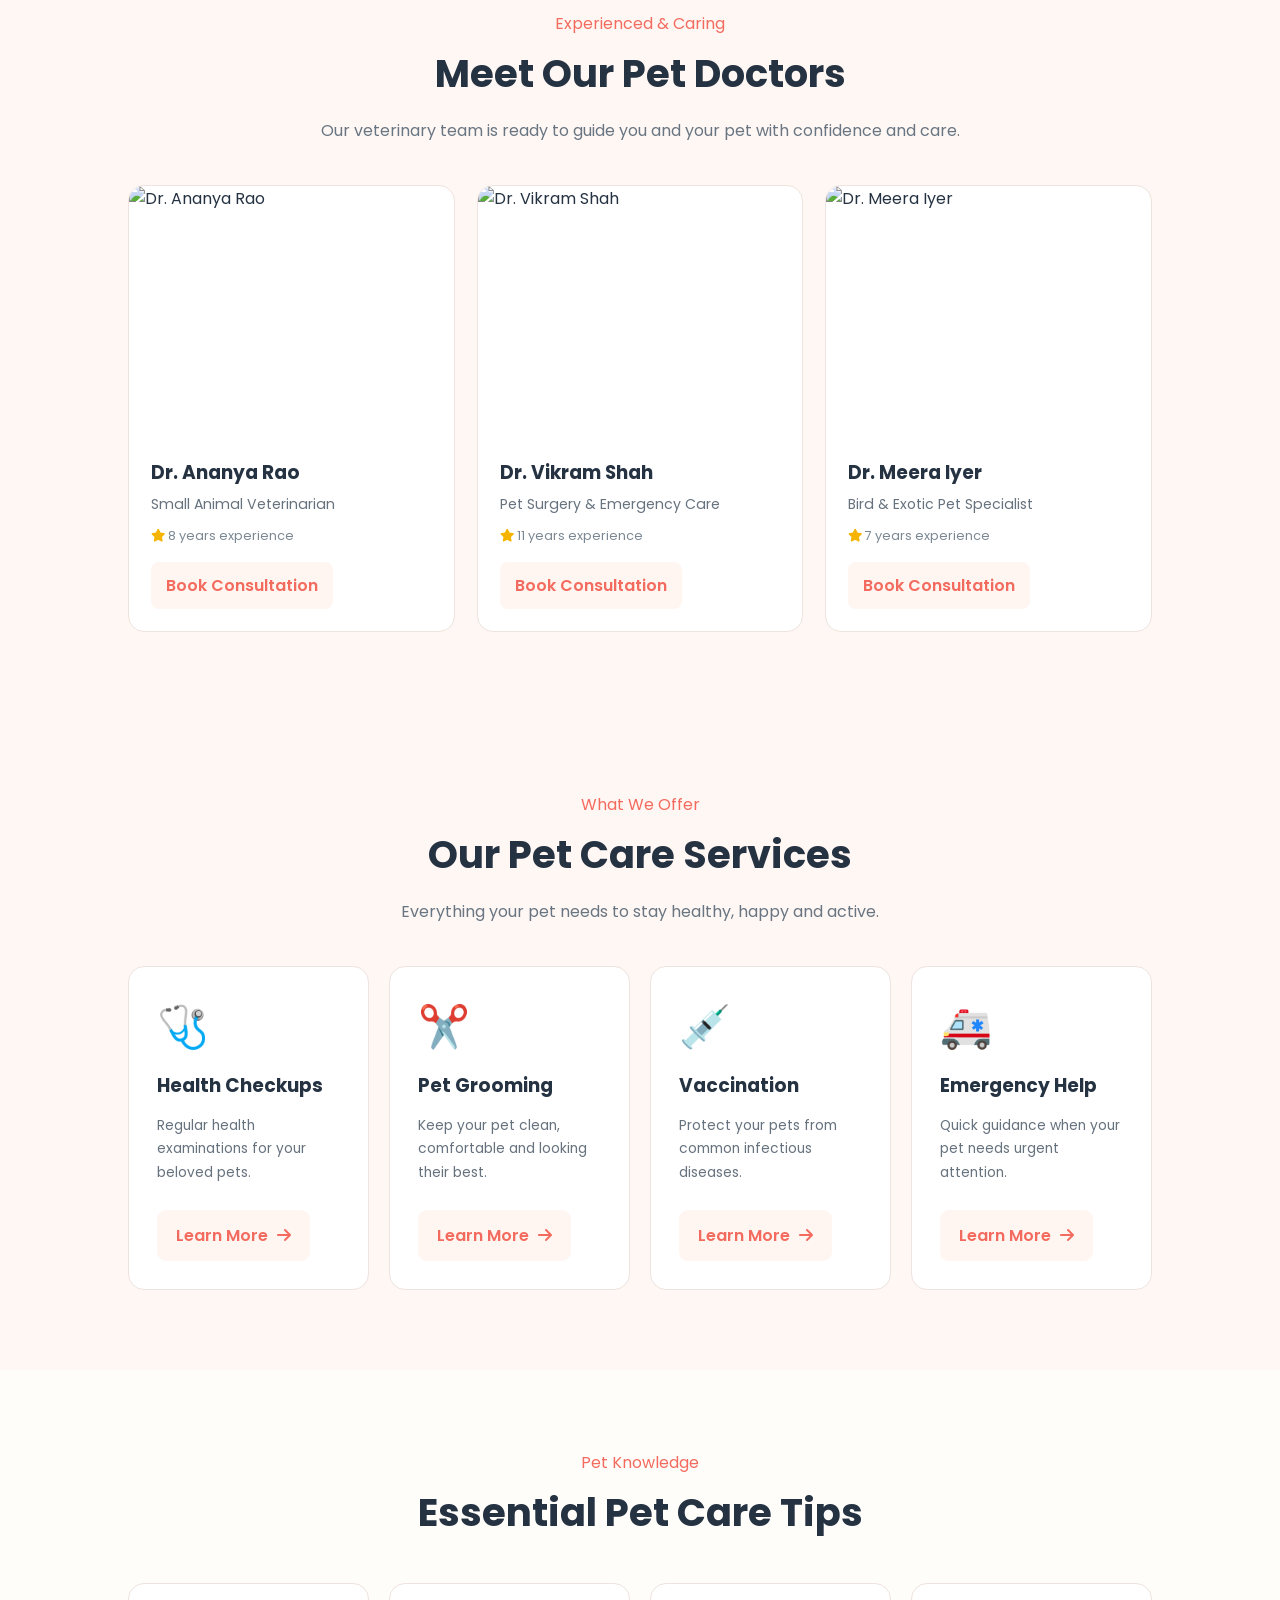
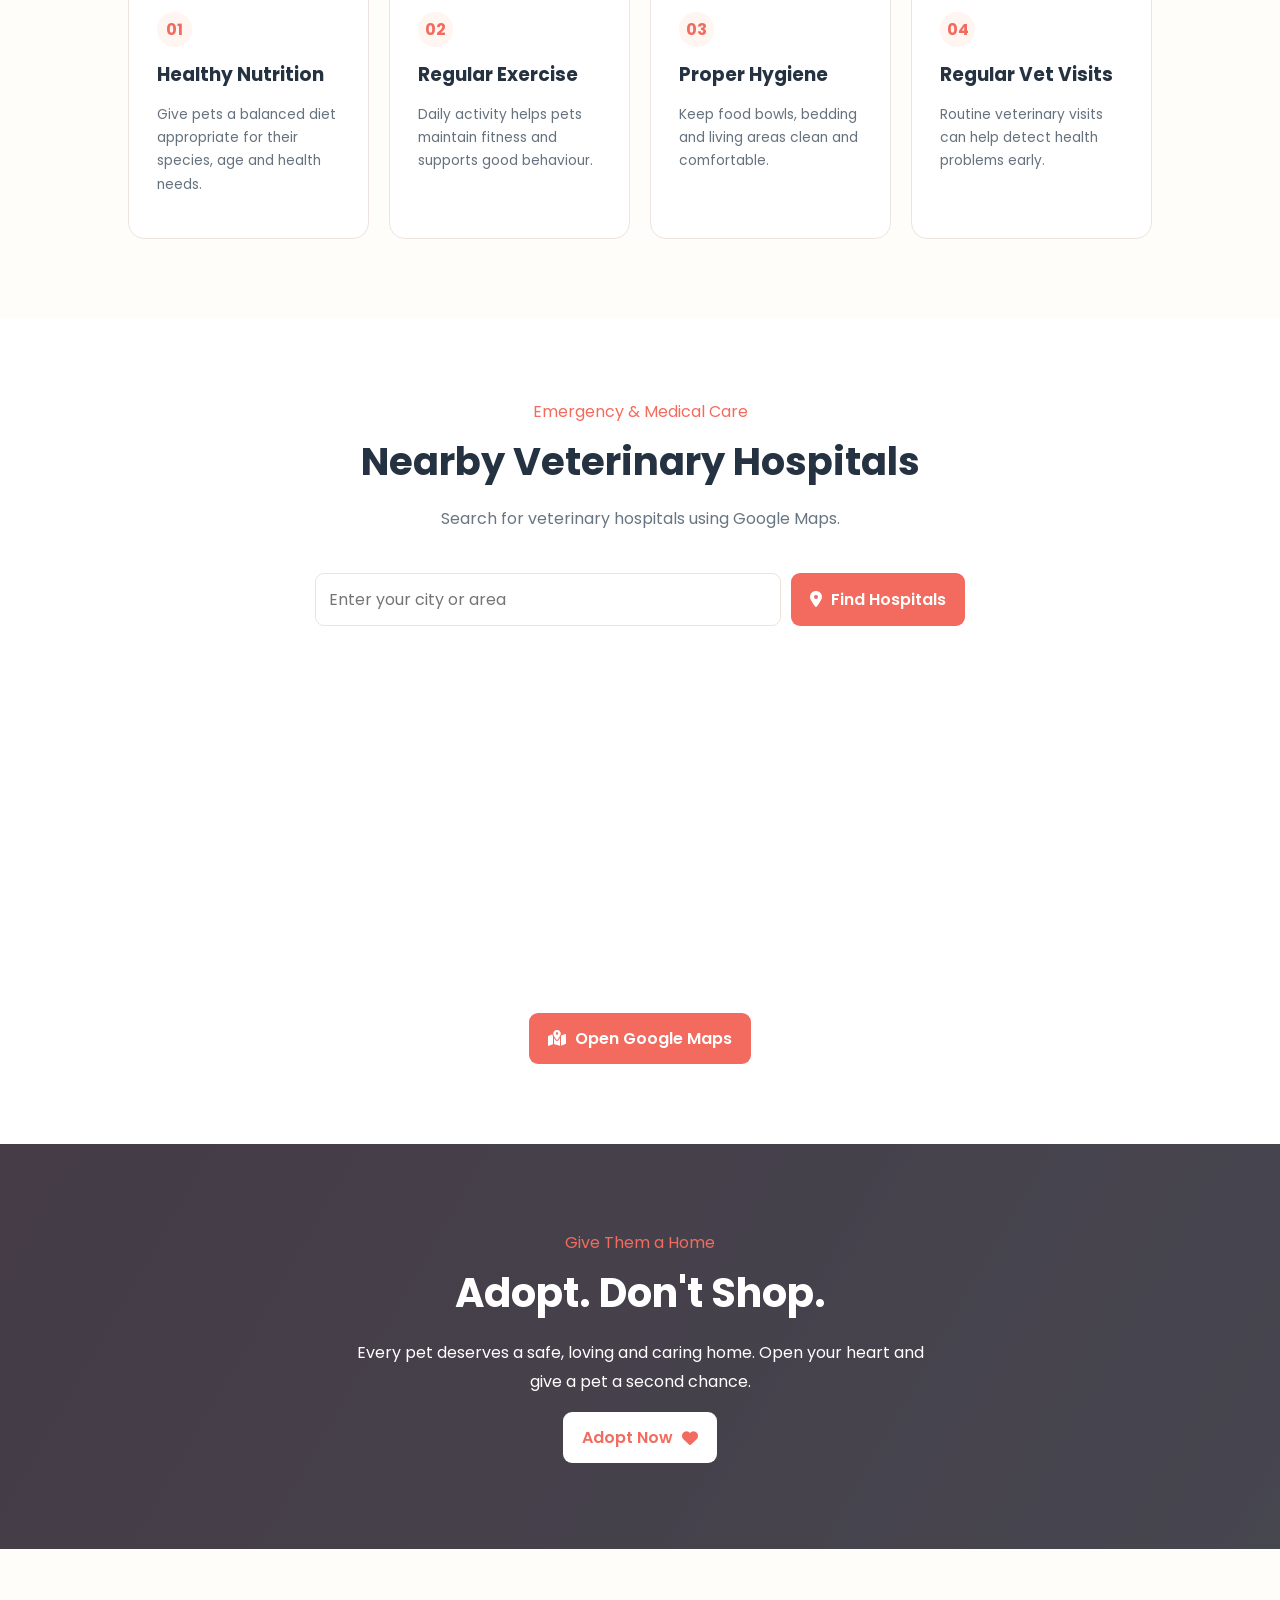
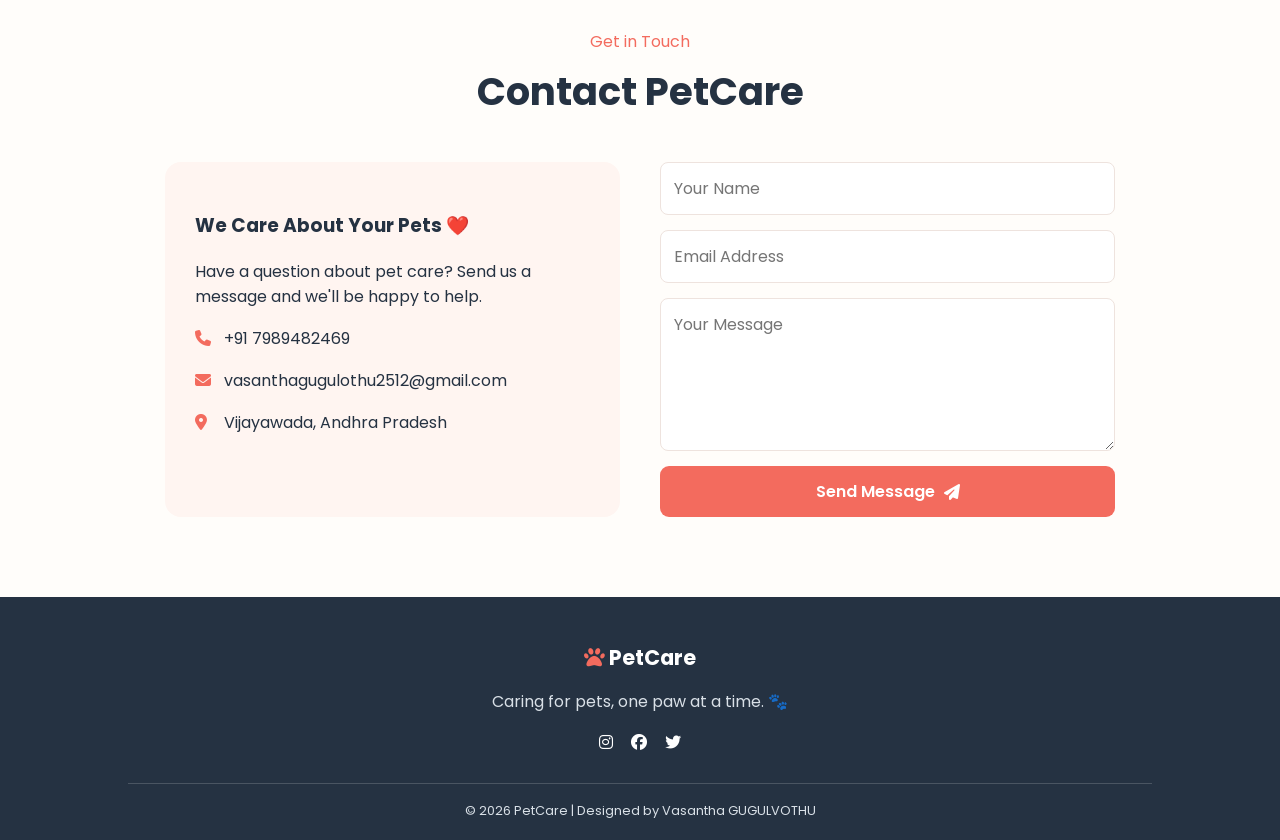
==== commit 1656668e: "Add files via upload" ====
--- a/pet.html
+++ b/pet.html
@@ -1,666 +1,76 @@
-<!DOCTYPE html>
-<html lang="en">
-<head>
-    <meta charset="UTF-8">
-    <meta name="viewport" content="width=device-width, initial-scale=1.0">
-
-    <title>PetCare - Love. Care. Protect.</title>
-
-    <!-- CSS -->
-    <link rel="stylesheet" href="pet.css">
-
-    <!-- Google Font -->
-    <link rel="preconnect" href="https://fonts.googleapis.com">
-    <link rel="preconnect" href="https://fonts.gstatic.com" crossorigin>
-    <link href="https://fonts.googleapis.com/css2?family=Poppins:wght@300;400;500;600;700&display=swap" rel="stylesheet">
-
-    <!-- Font Awesome Icons -->
-    <link rel="stylesheet"
-          href="https://cdnjs.cloudflare.com/ajax/libs/font-awesome/6.5.2/css/all.min.css">
-</head>
-
-<body>
-
-    <!-- ================= HEADER ================= -->
-
-    <header class="header">
-
-        <div class="logo">
-            <i class="fa-solid fa-paw"></i>
-            <span>Pet<span>Care</span></span>
-        </div>
-
-        <nav class="navbar" id="navbar">
-            <a href="#home">Home</a>
-            <a href="#pets">Pets</a>
-            <a href="#services">Services</a>
-            <a href="#tips">Care Tips</a>
-            <a href="#hospitals">Hospitals</a>
-            <a href="#contact">Contact</a>
-        </nav>
-        <li class="nav-search">
-    <input 
-        type="text" 
-        id="navSearch"
-        placeholder="Search..."
-        onkeyup="navSearch()"
-    >
-    <span>🔍</span>
-</li>
-
-        <div class="header-icons">
-            <button class="search-btn" onclick="openSearch()">
-                <i class="fa-solid fa-magnifying-glass"></i>
-            </button>
-
-            <button class="menu-btn" onclick="toggleMenu()">
-                <i class="fa-solid fa-bars"></i>
-            </button>
-        </div>
-
-    </header>
-
-
-    <!-- ================= SEARCH POPUP ================= -->
-
-    <div class="search-overlay" id="searchOverlay">
-
-        <div class="search-box">
-
-            <button class="close-btn" onclick="closeSearch()">
-                <i class="fa-solid fa-xmark"></i>
-            </button>
-
-            <h2>Search PetCare</h2>
-
-            <div class="search-input">
-                <input
-                    type="text"
-                    id="searchPet"
-                    placeholder="Search dogs, cats, care tips..."
-                    onkeyup="searchContent()">
-
-                <i class="fa-solid fa-magnifying-glass"></i>
-            </div>
-
-            <div id="searchResults"></div>
-
-        </div>
-
-    </div>
-
-
-    <!-- ================= HOME ================= -->
-
-    <section class="hero" id="home">
-
-        <div class="hero-content">
-
-            <span class="small-title">
-                <i class="fa-solid fa-paw"></i>
-                Welcome to PetCare
-            </span>
-
-            <h1>
-                Because Every Pet
-                Deserves <span>Love & Care</span>
-            </h1>
-
-            <p>
-                Your trusted companion for better pet health,
-                nutrition, safety and happiness.
-            </p>
-
-            <div class="hero-buttons">
-
-                <button class="primary-btn" onclick="openAppointment()">
-                    Book Appointment
-                    <i class="fa-solid fa-arrow-right"></i>
-                </button>
-
-                <a href="#services" class="secondary-btn">
-                    Explore Services
-                </a>
-
-            </div>
-
-        </div>
-
-        <div class="hero-image">
-
-            <div class="pet-circle">
-                🐶
-            </div>
-
-            <div class="floating-card card-one">
-                ❤️ Healthy Pets
-            </div>
-
-            <div class="floating-card card-two">
-                🩺 Expert Care
-            </div>
-
-        </div>
-
-    </section>
-
-
-    <!-- ================= STATISTICS ================= -->
-
-    <section class="statistics">
-
-        <div class="stat-box">
-            <i class="fa-solid fa-paw"></i>
-            <h2>500+</h2>
-            <p>Pets Helped</p>
-        </div>
-
-        <div class="stat-box">
-            <i class="fa-solid fa-user-doctor"></i>
-            <h2>50+</h2>
-            <p>Veterinary Doctors</p>
-        </div>
-
-        <div class="stat-box">
-            <i class="fa-solid fa-house"></i>
-            <h2>100+</h2>
-            <p>Pets Adopted</p>
-        </div>
-
-        <div class="stat-box">
-            <i class="fa-solid fa-heart"></i>
-            <h2>1000+</h2>
-            <p>Happy Pet Parents</p>
-        </div>
-
-    </section>
-
-
-    <!-- ================= PET CATEGORIES ================= -->
-
-    <section class="section" id="pets">
-
-        <div class="section-heading">
-
-            <span>Our Friends</span>
-
-            <h2>Find the Right Care for Your Pet</h2>
-
-            <p>
-                Select your pet and discover useful care information.
-            </p>
-
-        </div>
-
-
-        <div class="pet-grid">
-
-            <div class="pet-card"
-                 data-search="dog puppy dogs">
-
-                <div class="pet-icon">🐶</div>
-
-                <h3>Dogs</h3>
-
-                <p>
-                    Nutrition, exercise, grooming and health tips
-                    for your furry friend.
-                </p>
-
-                <button onclick="showPetInfo('Dogs')">
-                    View Care
-                </button>
-
-            </div>
-
-
-            <div class="pet-card"
-                 data-search="cat kitten cats">
-
-                <div class="pet-icon">🐱</div>
-
-                <h3>Cats</h3>
-
-                <p>
-                    Keep your cat healthy, active and comfortable
-                    with proper care.
-                </p>
-
-                <button onclick="showPetInfo('Cats')">
-                    View Care
-                </button>
-
-            </div>
-
-
-            <div class="pet-card"
-                 data-search="bird birds parrot">
-
-                <div class="pet-icon">🦜</div>
-
-                <h3>Birds</h3>
-
-                <p>
-                    Learn about safe food, cages, hygiene and
-                    daily bird care.
-                </p>
-
-                <button onclick="showPetInfo('Birds')">
-                    View Care
-                </button>
-
-            </div>
-
-
-            <div class="pet-card"
-                 data-search="rabbit rabbits bunny">
-
-                <div class="pet-icon">🐰</div>
-
-                <h3>Rabbits</h3>
-
-                <p>
-                    Simple guidance for food, exercise and
-                    healthy living.
-                </p>
-
-                <button onclick="showPetInfo('Rabbits')">
-                    View Care
-                </button>
-
-            </div>
-
-        </div>
-
-    </section>
-
-
-    <!-- ================= SERVICES ================= -->
-
-   <section class="services" id="services">
-    <div class="section-title">
-        <span>What We Offer</span>
-        <h2>Our Pet Care Services</h2>
-        <p>Everything your pet needs to stay healthy, happy and active.</p>
-    </div>
-
-    <div class="service-grid">
-
-        <div class="service-card" onclick="openService('health')">
-            <div class="service-icon">🩺</div>
-            <h3>Health Checkups</h3>
-            <p>Regular health examinations for your beloved pets.</p>
-            <button class="service-btn">Learn More →</button>
-        </div>
-
-        <div class="service-card" onclick="openService('grooming')">
-            <div class="service-icon">✂️</div>
-            <h3>Pet Grooming</h3>
-            <p>Keep your pet clean, comfortable and looking their best.</p>
-            <button class="service-btn">Learn More →</button>
-        </div>
-
-        <div class="service-card" onclick="openService('vaccination')">
-            <div class="service-icon">💉</div>
-            <h3>Vaccination</h3>
-            <p>Protect your pets from common infectious diseases.</p>
-            <button class="service-btn">Learn More →</button>
-        </div>
-
-        <div class="service-card" onclick="openService('emergency')">
-            <div class="service-icon">🚑</div>
-            <h3>Emergency Help</h3>
-            <p>Quick guidance when your pet needs urgent attention.</p>
-            <button class="service-btn">Learn More →</button>
-        </div>
-
-    </div>
-</section>
-
-    <!-- ================= CARE TIPS ================= -->
-
-    <section class="section tips-section" id="tips">
-
-        <div class="section-heading">
-
-            <span>Pet Knowledge</span>
-
-            <h2>Essential Pet Care Tips</h2>
-
-        </div>
-
-
-        <div class="tips-grid">
-
-            <div class="tip-card"
-                 data-search="pet food nutrition diet">
-
-                <span class="tip-number">01</span>
-
-                <h3>Healthy Nutrition</h3>
-
-                <p>
-                    Give pets a balanced diet appropriate for
-                    their species, age and health needs.
-                </p>
-
-            </div>
-
-
-            <div class="tip-card"
-                 data-search="pet exercise walking fitness">
-
-                <span class="tip-number">02</span>
-
-                <h3>Regular Exercise</h3>
-
-                <p>
-                    Daily activity helps pets maintain fitness
-                    and supports good behaviour.
-                </p>
-
-            </div>
-
-
-            <div class="tip-card"
-                 data-search="pet clean hygiene grooming">
-
-                <span class="tip-number">03</span>
-
-                <h3>Proper Hygiene</h3>
-
-                <p>
-                    Keep food bowls, bedding and living areas
-                    clean and comfortable.
-                </p>
-
-            </div>
-
-
-            <div class="tip-card"
-                 data-search="pet vaccination doctor health">
-
-                <span class="tip-number">04</span>
-
-                <h3>Regular Vet Visits</h3>
-
-                <p>
-                    Routine veterinary visits can help detect
-                    health problems early.
-                </p>
-
-            </div>
-
-        </div>
-
-    </section>
-
-
-    <!-- ================= HOSPITALS ================= -->
-
-    <section class="section hospital-section" id="hospitals">
-
-        <div class="section-heading">
-
-            <span>Emergency & Medical Care</span>
-
-            <h2>Nearby Veterinary Hospitals</h2>
-
-            <p>
-                Search for veterinary hospitals using Google Maps.
-            </p>
-
-        </div>
-
-
-        <div class="hospital-search">
-
-            <input
-                type="text"
-                id="hospitalLocation"
-                placeholder="Enter your city or area">
-
-            <button onclick="findHospitals()">
-                <i class="fa-solid fa-location-dot"></i>
-                Find Hospitals
-            </button>
-
-        </div>
-
-
-        <div class="map-container">
-
-            <iframe
-                id="googleMap"
-                src="https://www.google.com/maps?q=veterinary%20hospital%20Vijayawada&output=embed"
-                loading="lazy"
-                allowfullscreen>
-            </iframe>
-
-        </div>
-
-
-        <div class="hospital-actions">
-
-            <a
-                href="https://www.google.com/maps/search/veterinary+hospitals/"
-                target="_blank"
-                class="primary-btn">
-
-                <i class="fa-solid fa-map-location-dot"></i>
-                Open Google Maps
-
-            </a>
-
-        </div>
-
-    </section>
-
-
-    <!-- ================= ADOPTION ================= -->
-
-    <section class="adoption-section">
-
-        <div class="adoption-content">
-
-            <span>Give Them a Home</span>
-
-            <h2>Adopt. Don't Shop.</h2>
-
-            <p>
-                Every pet deserves a safe, loving and caring home.
-                Open your heart and give a pet a second chance.
-            </p>
-
-            <button class="primary-btn"
-                    onclick="showMessage('Thank you for choosing to help pets! 🐾')">
-
-                Adopt Now
-                <i class="fa-solid fa-heart"></i>
-
-            </button>
-
-        </div>
-
-    </section>
-
-
-    <!-- ================= CONTACT ================= -->
-
-    <section class="section contact-section" id="contact">
-
-        <div class="section-heading">
-
-            <span>Get in Touch</span>
-
-            <h2>Contact PetCare</h2>
-
-        </div>
-
-
-        <div class="contact-container">
-
-            <div class="contact-info">
-
-                <h3>We Care About Your Pets ❤️</h3>
-
-                <p>
-                    Have a question about pet care?
-                    Send us a message and we'll be happy to help.
-                </p>
-
-                <div class="contact-item">
-                    <i class="fa-solid fa-phone"></i>
-                    <span>+91 7989482469</span>
-                </div>
-
-                <div class="contact-item">
-                    <i class="fa-solid fa-envelope"></i>
-                    <span>petcare@example.com</span>
-                </div>
-
-                <div class="contact-item">
-                    <i class="fa-solid fa-location-dot"></i>
-                    <span>Vijayawada, Andhra Pradesh</span>
-                </div>
-
-            </div>
-
-
-            <form class="contact-form"
-                  onsubmit="submitContact(event)">
-
-                <input
-                    type="text"
-                    id="contactName"
-                    placeholder="Your Name"
-                    required>
-
-                <input
-                    type="email"
-                    id="contactEmail"
-                    placeholder="Email Address"
-                    required>
-
-                <textarea
-                    id="contactMessage"
-                    rows="5"
-                    placeholder="Your Message"
-                    required></textarea>
-
-                <button type="submit" class="primary-btn">
-                    Send Message
-                    <i class="fa-solid fa-paper-plane"></i>
-                </button>
-
-            </form>
-
-        </div>
-
-    </section>
-
-
-    <!-- ================= APPOINTMENT POPUP ================= -->
-
-   <div class="modal" id="appointmentModal" aria-hidden="true">
-  <div class="modal-content">
-    <button class="close-btn" type="button" onclick="closeAppointment()" aria-label="Close">
-      <i class="fa-solid fa-xmark"></i>
-    </button>
-
-    <div class="modal-icon">🐾</div>
-    <h2>Book Pet Appointment</h2>
-    <p>Fill in your details and we'll help you with your pet-care request.</p>
-
-    <form onsubmit="bookAppointment(event)">
-      <input id="ownerName" type="text" placeholder="Your Name" required>
-      <input id="petName" type="text" placeholder="Pet Name" required>
-
-      <select id="petType" required>
-        <option value="">Select Pet Type</option>
-        <option>Dog</option>
-        <option>Cat</option>
-        <option>Bird</option>
-        <option>Rabbit</option>
-      </select>
-
-      <input id="appointmentDate" type="date" required>
-
-      <button type="submit" class="primary-btn">Confirm Appointment</button>
-    </form>
-  </div>
-</div>
-
-<div class="modal" id="infoModal" aria-hidden="true">
-  <div class="modal-content info-content">
-    <button class="close-btn" type="button" onclick="closeInfo()" aria-label="Close">
-      <i class="fa-solid fa-xmark"></i>
-    </button>
-
-    <div id="infoBody"></div>
-  </div>
-</div>
-
-    <!-- ================= GENERAL POPUP ================= -->
-
-    <div class="toast" id="toast">
-
-        <i class="fa-solid fa-circle-check"></i>
-
-        <span id="toastMessage">
-            Success!
-        </span>
-
-    </div>
-
-
-    <!-- ================= FOOTER ================= -->
-
-    <footer class="footer">
-
-        <div class="footer-logo">
-            <i class="fa-solid fa-paw"></i>
-            PetCare
-        </div>
-
-        <p>
-            Caring for pets, one paw at a time. 🐾
-        </p>
-
-        <div class="social-icons">
-
-            <a href="#">
-                <i class="fa-brands fa-instagram"></i>
-            </a>
-
-            <a href="#">
-                <i class="fa-brands fa-facebook"></i>
-            </a>
-
-            <a href="#">
-                <i class="fa-brands fa-twitter"></i>
-            </a>
-
-        </div>
-
-        <div class="footer-bottom">
-            © 2026 PetCare | Designed by Vasantha
-        </div>
-
-    </footer>
-
-
-    <!-- JavaScript -->
-    <script src="pet.js"></script>
-<!-- SERVICE INFORMATION MODAL -->
-<div class="service-modal" id="serviceModal">
-    <div class="service-modal-content">
-
-        <button class="close-service" onclick="closeService()">×</button>
-
-        <div id="serviceModalBody"></div>
-
-    </div>
-</div>
-</body>
-</html>+<!DOCTYPE html>
+<html lang="en">
+<head>
+  <meta charset="UTF-8">
+  <meta name="viewport" content="width=device-width, initial-scale=1.0">
+  <title>PetCare - Love. Care. Protect.</title>
+  <link rel="preconnect" href="https://fonts.googleapis.com">
+  <link rel="preconnect" href="https://fonts.gstatic.com" crossorigin>
+  <link href="https://fonts.googleapis.com/css2?family=Poppins:wght@300;400;500;600;700&display=swap" rel="stylesheet">
+  <link rel="stylesheet" href="https://cdnjs.cloudflare.com/ajax/libs/font-awesome/6.5.2/css/all.min.css">
+  <link rel="stylesheet" href="pet.css">
+  <style>
+    .hero-image > img { width: 290px; height: 290px; object-fit: cover; border-radius: 50%; box-shadow: 0 20px 45px #f1cbc080; }
+    .pet-card > img { display: block; width: 100%; height: 160px; object-fit: cover; border-radius: 10px; }
+    .doctor-grid { display: grid; grid-template-columns: repeat(3, 1fr); gap: 22px; max-width: 1060px; margin: auto; }
+    .doctor-card { overflow: hidden; padding: 0; border: 1px solid var(--line); border-radius: 16px; background: #fff; transition: .25s; }
+    .doctor-card:hover { transform: translateY(-6px); box-shadow: 0 15px 30px #35201814; }
+    .doctor-card > img { display: block; width: 100%; height: 250px; object-fit: cover; }
+    .doctor-card > div { padding: 22px; }.doctor-card h3 { margin: 0; }.doctor-card p { margin: 7px 0; color: #66727e; font-size: .88rem; }
+    .doctor-card span { font-size: .8rem; color: #7b8893; }.doctor-card span i { color: #f4b400; }
+    .doctor-card button { display: block; margin-top: 15px; padding: 11px 15px; color: var(--brand); background: var(--soft); border: 0; border-radius: 8px; cursor: pointer; font-weight: 600; }
+    .doctors-section { background: #fff7f3; }
+    @media (max-width: 900px) { .doctor-grid { grid-template-columns: repeat(2, 1fr); }.hero-image > img { width: 220px; height: 220px; } }
+    @media (max-width: 600px) { .doctor-grid { grid-template-columns: 1fr; } }
+  </style>
+</head>
+<body>
+  <div class="loading-screen" id="loadingScreen" role="status" aria-live="polite">
+    <div class="loader-content"><i class="fa-solid fa-paw loader-paw"></i><h1>Pet<span>Care</span></h1><div class="loader-track"><span></span></div><p>Preparing a happy place for pets…</p></div>
+  </div>
+
+  <header class="header">
+    <a class="logo" href="#home" aria-label="PetCare home"><i class="fa-solid fa-paw"></i><span>Pet<span>Care</span></span></a>
+    <nav class="navbar" id="navbar" aria-label="Main navigation">
+      <a href="#home">Home</a><a href="#pets">Pets</a><a href="#services">Services</a><a href="#tips">Care Tips</a><a href="#hospitals">Hospitals</a><a href="#contact">Contact</a>
+    </nav>
+    <div class="nav-search">
+      <label class="sr-only" for="navSearch">Search the site</label><input type="search" id="navSearch" placeholder="Search…" oninput="navSearch()"><i class="fa-solid fa-magnifying-glass"></i>
+    </div>
+    <div class="header-icons"><button class="search-btn" type="button" onclick="openSearch()" aria-label="Open search"><i class="fa-solid fa-magnifying-glass"></i></button><button class="menu-btn" type="button" onclick="toggleMenu()" aria-label="Toggle navigation"><i class="fa-solid fa-bars"></i></button></div>
+  </header>
+
+  <div class="search-overlay" id="searchOverlay" aria-hidden="true"><div class="search-box"><button class="close-btn" type="button" onclick="closeSearch()" aria-label="Close search"><i class="fa-solid fa-xmark"></i></button><h2>Search PetCare</h2><div class="search-input"><input type="search" id="searchPet" placeholder="Search dogs, cats, care tips…" oninput="searchContent()"><i class="fa-solid fa-magnifying-glass"></i></div><div id="searchResults"></div></div></div>
+
+  <main>
+    <section class="hero" id="home"><div class="hero-content"><span class="small-title"><i class="fa-solid fa-paw"></i> Welcome to PetCare</span><h1>Because Every Pet Deserves <span>Love &amp; Care</span></h1><p>Your trusted companion for better pet health, nutrition, safety and happiness.</p><div class="hero-buttons"><button class="primary-btn" type="button" onclick="openAppointment()">Book Appointment <i class="fa-solid fa-arrow-right"></i></button><a href="#services" class="secondary-btn">Explore Services</a></div></div><div class="hero-image"><img src="https://images.unsplash.com/photo-1587300003388-59208cc962cb?auto=format&fit=crop&w=700&q=85" alt="Happy dog"><div class="floating-card card-one">❤️ Healthy Pets</div><div class="floating-card card-two">🩺 Expert Care</div></div></section>
+    <section class="statistics"><div class="stat-box"><i class="fa-solid fa-paw"></i><h2>500+</h2><p>Pets Helped</p></div><div class="stat-box"><i class="fa-solid fa-user-doctor"></i><h2>50+</h2><p>Veterinary Doctors</p></div><div class="stat-box"><i class="fa-solid fa-house"></i><h2>100+</h2><p>Pets Adopted</p></div><div class="stat-box"><i class="fa-solid fa-heart"></i><h2>1000+</h2><p>Happy Pet Parents</p></div></section>
+
+    <section class="section" id="pets"><div class="section-heading"><span>Our Friends</span><h2>Find the Right Care for Your Pet</h2><p>Select your pet and discover useful care information.</p></div><div class="pet-grid">
+      <article class="pet-card" data-search="dog puppy dogs nutrition exercise grooming health"><img src="https://images.unsplash.com/photo-1552053831-71594a27632d?auto=format&fit=crop&w=600&q=80" alt="Dog"><h3>Dogs</h3><p>Nutrition, exercise, grooming and health tips for your furry friend.</p><button type="button" onclick="showPetInfo('dogs')">View Care</button></article>
+      <article class="pet-card" data-search="cat kitten cats nutrition litter grooming health"><img src="https://images.unsplash.com/photo-1514888286974-6c03e2ca1dba?auto=format&fit=crop&w=600&q=80" alt="Cat"><h3>Cats</h3><p>Keep your cat healthy, active and comfortable with proper care.</p><button type="button" onclick="showPetInfo('cats')">View Care</button></article>
+      <article class="pet-card" data-search="bird birds parrot cage diet hygiene"><img src="https://images.unsplash.com/photo-1552728089-57bdde30beb3?auto=format&fit=crop&w=600&q=80" alt="Colourful parrot"><h3>Birds</h3><p>Learn about safe food, cages, hygiene and daily bird care.</p><button type="button" onclick="showPetInfo('birds')">View Care</button></article>
+      <article class="pet-card" data-search="rabbit rabbits bunny hay housing grooming health"><img src="https://images.unsplash.com/photo-1585110396000-c9ffd4e4b308?auto=format&fit=crop&w=600&q=80" alt="Rabbit"><h3>Rabbits</h3><p>Simple guidance for food, exercise and healthy living.</p><button type="button" onclick="showPetInfo('rabbits')">View Care</button></article>
+    </div></section>
+    <section class="section doctors-section" id="doctors"><div class="section-heading"><span>Experienced &amp; Caring</span><h2>Meet Our Pet Doctors</h2><p>Our veterinary team is ready to guide you and your pet with confidence and care.</p></div><div class="doctor-grid"><article class="doctor-card"><img src="https://images.unsplash.com/photo-1622253692010-333f2da6031d?auto=format&fit=crop&w=600&q=80" alt="Dr. Ananya Rao"><div><h3>Dr. Ananya Rao</h3><p>Small Animal Veterinarian</p><span><i class="fa-solid fa-star"></i> 8 years experience</span><button type="button" onclick="openAppointment()">Book Consultation</button></div></article><article class="doctor-card"><img src="https://images.unsplash.com/photo-1638202993928-7d113e7e1153?auto=format&fit=crop&w=600&q=80" alt="Dr. Vikram Shah"><div><h3>Dr. Vikram Shah</h3><p>Pet Surgery &amp; Emergency Care</p><span><i class="fa-solid fa-star"></i> 11 years experience</span><button type="button" onclick="openAppointment()">Book Consultation</button></div></article><article class="doctor-card"><img src="https://images.unsplash.com/photo-1559839734-2b71ea197ec2?auto=format&fit=crop&w=600&q=80" alt="Dr. Meera Iyer"><div><h3>Dr. Meera Iyer</h3><p>Bird &amp; Exotic Pet Specialist</p><span><i class="fa-solid fa-star"></i> 7 years experience</span><button type="button" onclick="openAppointment()">Book Consultation</button></div></article></div></section>
+
+    <section class="section services-section" id="services"><div class="section-heading"><span>What We Offer</span><h2>Our Pet Care Services</h2><p>Everything your pet needs to stay healthy, happy and active.</p></div><div class="service-grid">
+      <article class="service-card" data-search="health checkup veterinary doctor"><div class="service-icon">🩺</div><h3>Health Checkups</h3><p>Regular health examinations for your beloved pets.</p><button class="service-btn" type="button" onclick="openService('health', event)">Learn More <i class="fa-solid fa-arrow-right"></i></button></article>
+      <article class="service-card" data-search="grooming bath clean hygiene"><div class="service-icon">✂️</div><h3>Pet Grooming</h3><p>Keep your pet clean, comfortable and looking their best.</p><button class="service-btn" type="button" onclick="openService('grooming', event)">Learn More <i class="fa-solid fa-arrow-right"></i></button></article>
+      <article class="service-card" data-search="vaccination vaccine immunization"><div class="service-icon">💉</div><h3>Vaccination</h3><p>Protect your pets from common infectious diseases.</p><button class="service-btn" type="button" onclick="openService('vaccination', event)">Learn More <i class="fa-solid fa-arrow-right"></i></button></article>
+      <article class="service-card" data-search="emergency urgent hospital"><div class="service-icon">🚑</div><h3>Emergency Help</h3><p>Quick guidance when your pet needs urgent attention.</p><button class="service-btn" type="button" onclick="openService('emergency', event)">Learn More <i class="fa-solid fa-arrow-right"></i></button></article>
+    </div></section>
+
+    <section class="section tips-section" id="tips"><div class="section-heading"><span>Pet Knowledge</span><h2>Essential Pet Care Tips</h2></div><div class="tips-grid"><article class="tip-card" data-search="food nutrition diet"><span>01</span><h3>Healthy Nutrition</h3><p>Give pets a balanced diet appropriate for their species, age and health needs.</p></article><article class="tip-card" data-search="exercise walking fitness"><span>02</span><h3>Regular Exercise</h3><p>Daily activity helps pets maintain fitness and supports good behaviour.</p></article><article class="tip-card" data-search="clean hygiene grooming"><span>03</span><h3>Proper Hygiene</h3><p>Keep food bowls, bedding and living areas clean and comfortable.</p></article><article class="tip-card" data-search="vaccination doctor health vet"><span>04</span><h3>Regular Vet Visits</h3><p>Routine veterinary visits can help detect health problems early.</p></article></div></section>
+    <section class="section hospital-section" id="hospitals"><div class="section-heading"><span>Emergency &amp; Medical Care</span><h2>Nearby Veterinary Hospitals</h2><p>Search for veterinary hospitals using Google Maps.</p></div><div class="hospital-search"><label class="sr-only" for="hospitalLocation">Your city or area</label><input type="text" id="hospitalLocation" placeholder="Enter your city or area"><button type="button" onclick="findHospitals()"><i class="fa-solid fa-location-dot"></i> Find Hospitals</button></div><div class="map-container"><iframe id="googleMap" title="Veterinary hospitals map" src="https://www.google.com/maps?q=veterinary%20hospital%20Vijayawada&output=embed" loading="lazy" allowfullscreen></iframe></div><div class="hospital-actions"><a href="https://www.google.com/maps/search/veterinary+hospitals/" target="_blank" rel="noopener" class="primary-btn"><i class="fa-solid fa-map-location-dot"></i> Open Google Maps</a></div></section>
+    <section class="adoption-section"><div class="adoption-content"><span>Give Them a Home</span><h2>Adopt. Don't Shop.</h2><p>Every pet deserves a safe, loving and caring home. Open your heart and give a pet a second chance.</p><button class="primary-btn" type="button" onclick="showMessage('Thank you for choosing to help pets! 🐾')">Adopt Now <i class="fa-solid fa-heart"></i></button></div></section>
+    <section class="section contact-section" id="contact"><div class="section-heading"><span>Get in Touch</span><h2>Contact PetCare</h2></div><div class="contact-container"><div class="contact-info"><h3>We Care About Your Pets ❤️</h3><p>Have a question about pet care? Send us a message and we'll be happy to help.</p><div><i class="fa-solid fa-phone"></i> +91 7989482469</div><div><i class="fa-solid fa-envelope"></i> vasanthagugulothu2512@gmail.com</div><div><i class="fa-solid fa-location-dot"></i> Vijayawada, Andhra Pradesh</div></div><form class="contact-form" onsubmit="submitContact(event)"><input id="contactName" type="text" placeholder="Your Name" required><input id="contactEmail" type="email" placeholder="Email Address" required><textarea id="contactMessage" rows="5" placeholder="Your Message" required></textarea><button type="submit" class="primary-btn">Send Message <i class="fa-solid fa-paper-plane"></i></button></form></div></section>
+  </main>
+  <footer class="footer"><div class="footer-logo"><i class="fa-solid fa-paw"></i> PetCare</div><p>Caring for pets, one paw at a time. 🐾</p><div class="social-icons"><a href="#" aria-label="Instagram"><i class="fa-brands fa-instagram"></i></a><a href="#" aria-label="Facebook"><i class="fa-brands fa-facebook"></i></a><a href="#" aria-label="Twitter"><i class="fa-brands fa-twitter"></i></a></div><div class="footer-bottom">© 2026 PetCare | Designed by Vasantha GUGULVOTHU</div></footer>
+
+  <div class="modal" id="appointmentModal" aria-hidden="true"><div class="modal-content"><button class="close-btn" type="button" onclick="closeAppointment()" aria-label="Close"><i class="fa-solid fa-xmark"></i></button><div class="modal-icon">🐾</div><h2>Book Pet Appointment</h2><p>Fill in your details and we'll help you with your pet-care request.</p><form onsubmit="bookAppointment(event)"><input id="ownerName" type="text" placeholder="Your Name" required><input id="petName" type="text" placeholder="Pet Name" required><select id="petType" required><option value="">Select Pet Type</option><option>Dog</option><option>Cat</option><option>Bird</option><option>Rabbit</option></select><input id="appointmentDate" type="date" required><button type="submit" class="primary-btn">Confirm Appointment</button></form></div></div>
+  <div class="modal" id="infoModal" aria-hidden="true"><div class="modal-content info-content"><button class="close-btn" type="button" onclick="closeInfo()" aria-label="Close"><i class="fa-solid fa-xmark"></i></button><div id="infoBody"></div></div></div>
+  <div class="toast" id="toast" role="status"><i class="fa-solid fa-circle-check"></i><span id="toastMessage">Success!</span></div>
+  <script src="pet.js"></script>
+</body>
+</html>
--- a/pet.css
+++ b/pet.css
@@ -1,1395 +1 @@
-```css
-/* =========================================================
-   PETCARE WEBSITE
-   CSS FILE - pet.css
-   ========================================================= */
-
-
-/* =========================
-   GLOBAL
-   ========================= */
-
-* {
-    margin: 0;
-    padding: 0;
-    box-sizing: border-box;
-    scroll-behavior: smooth;
-}
-
-:root {
-    --primary: #ff6b6b;
-    --secondary: #ff9f43;
-    --dark: #263238;
-    --text: #546e7a;
-    --light: #fff8f5;
-    --white: #ffffff;
-    --border: #eeeeee;
-    --shadow: 0 10px 30px rgba(0, 0, 0, 0.08);
-}
-
-body {
-    font-family: "Poppins", sans-serif;
-    background: #ffffff;
-    color: var(--dark);
-    line-height: 1.6;
-}
-
-a {
-    text-decoration: none;
-    color: inherit;
-}
-
-button,
-input,
-textarea,
-select {
-    font-family: inherit;
-}
-
-button {
-    cursor: pointer;
-}
-
-img {
-    max-width: 100%;
-    display: block;
-}
-
-
-/* =========================
-   HEADER
-   ========================= */
-
-.header {
-    width: 100%;
-    height: 75px;
-    padding: 0 7%;
-    display: flex;
-    align-items: center;
-    justify-content: space-between;
-    background: rgba(255, 255, 255, 0.96);
-    box-shadow: 0 2px 15px rgba(0, 0, 0, 0.05);
-    position: sticky;
-    top: 0;
-    z-index: 1000;
-}
-
-.logo {
-    display: flex;
-    align-items: center;
-    gap: 10px;
-    font-size: 24px;
-    font-weight: 700;
-    color: var(--dark);
-}
-
-.logo i {
-    font-size: 28px;
-    color: var(--primary);
-}
-
-.logo span span {
-    color: var(--primary);
-}
-
-.navbar {
-    display: flex;
-    align-items: center;
-    gap: 28px;
-}
-
-.navbar a {
-    position: relative;
-    font-size: 14px;
-    font-weight: 500;
-    color: #455a64;
-    transition: 0.3s;
-}
-
-.navbar a:hover {
-    color: var(--primary);
-}
-
-.navbar a::after {
-    content: "";
-    position: absolute;
-    width: 0;
-    height: 2px;
-    background: var(--primary);
-    left: 0;
-    bottom: -6px;
-    transition: 0.3s;
-}
-
-.navbar a:hover::after {
-    width: 100%;
-}
-
-.header-icons {
-    display: flex;
-    align-items: center;
-    gap: 12px;
-}
-
-.search-btn,
-.menu-btn {
-    border: none;
-    background: transparent;
-    font-size: 19px;
-    color: var(--dark);
-}
-
-.search-btn:hover {
-    color: var(--primary);
-}
-
-.menu-btn {
-    display: none;
-}
-
-
-/* =========================
-   HERO
-   ========================= */
-
-.hero {
-    min-height: 650px;
-    padding: 80px 7%;
-    display: flex;
-    align-items: center;
-    justify-content: space-between;
-    gap: 50px;
-    background:
-        radial-gradient(circle at 90% 10%, #ffe3d5 0, transparent 28%),
-        linear-gradient(135deg, #fff8f5, #ffffff);
-    overflow: hidden;
-}
-
-.hero-content {
-    width: 52%;
-}
-
-.small-title {
-    display: inline-flex;
-    align-items: center;
-    gap: 8px;
-    padding: 8px 16px;
-    border-radius: 30px;
-    background: #ffe9e4;
-    color: var(--primary);
-    font-size: 13px;
-    font-weight: 600;
-    margin-bottom: 20px;
-}
-
-.hero h1 {
-    font-size: clamp(42px, 5vw, 68px);
-    line-height: 1.12;
-    margin-bottom: 22px;
-    letter-spacing: -1px;
-}
-
-.hero h1 span {
-    color: var(--primary);
-}
-
-.hero p {
-    max-width: 600px;
-    color: var(--text);
-    font-size: 16px;
-    margin-bottom: 32px;
-}
-
-.hero-buttons {
-    display: flex;
-    gap: 15px;
-    align-items: center;
-    flex-wrap: wrap;
-}
-
-.primary-btn,
-.secondary-btn {
-    display: inline-flex;
-    justify-content: center;
-    align-items: center;
-    gap: 10px;
-    padding: 13px 22px;
-    border-radius: 10px;
-    font-size: 14px;
-    font-weight: 600;
-    border: none;
-    transition: 0.3s;
-}
-
-.primary-btn {
-    background: var(--primary);
-    color: white;
-    box-shadow: 0 8px 20px rgba(255, 107, 107, 0.25);
-}
-
-.primary-btn:hover {
-    transform: translateY(-3px);
-    box-shadow: 0 12px 25px rgba(255, 107, 107, 0.35);
-}
-
-.secondary-btn {
-    border: 1px solid #ddd;
-    color: var(--dark);
-    background: white;
-}
-
-.secondary-btn:hover {
-    border-color: var(--primary);
-    color: var(--primary);
-}
-
-.hero-image {
-    width: 43%;
-    min-height: 450px;
-    position: relative;
-    display: flex;
-    align-items: center;
-    justify-content: center;
-}
-
-.pet-circle {
-    width: 360px;
-    height: 360px;
-    border-radius: 50%;
-    background: linear-gradient(145deg, #ffd7c9, #fff1eb);
-    display: flex;
-    align-items: center;
-    justify-content: center;
-    font-size: 170px;
-    box-shadow: 0 25px 60px rgba(255, 107, 107, 0.15);
-}
-
-.floating-card {
-    position: absolute;
-    padding: 12px 18px;
-    background: white;
-    border-radius: 12px;
-    box-shadow: var(--shadow);
-    font-size: 13px;
-    font-weight: 600;
-    animation: floating 3s ease-in-out infinite;
-}
-
-.card-one {
-    top: 65px;
-    left: 10px;
-}
-
-.card-two {
-    bottom: 60px;
-    right: 10px;
-    animation-delay: 1s;
-}
-
-@keyframes floating {
-    0%,
-    100% {
-        transform: translateY(0);
-    }
-
-    50% {
-        transform: translateY(-10px);
-    }
-}
-
-
-/* =========================
-   STATISTICS
-   ========================= */
-
-.statistics {
-    width: 86%;
-    margin: -45px auto 0;
-    position: relative;
-    z-index: 5;
-    background: white;
-    border-radius: 18px;
-    box-shadow: var(--shadow);
-    padding: 25px;
-    display: grid;
-    grid-template-columns: repeat(4, 1fr);
-    gap: 20px;
-}
-
-.stat-box {
-    text-align: center;
-    padding: 12px;
-    border-right: 1px solid var(--border);
-}
-
-.stat-box:last-child {
-    border-right: none;
-}
-
-.stat-box i {
-    color: var(--primary);
-    font-size: 22px;
-    margin-bottom: 5px;
-}
-
-.stat-box h2 {
-    font-size: 27px;
-}
-
-.stat-box p {
-    color: var(--text);
-    font-size: 12px;
-}
-
-
-/* =========================
-   COMMON SECTION
-   ========================= */
-
-.section {
-    padding: 100px 7%;
-}
-
-.section-heading {
-    max-width: 650px;
-    margin: 0 auto 50px;
-    text-align: center;
-}
-
-.section-heading span {
-    color: var(--primary);
-    text-transform: uppercase;
-    font-size: 12px;
-    font-weight: 700;
-    letter-spacing: 2px;
-}
-
-.section-heading h2 {
-    font-size: clamp(28px, 4vw, 40px);
-    margin: 8px 0 12px;
-}
-
-.section-heading p {
-    color: var(--text);
-    font-size: 14px;
-}
-
-
-/* =========================
-   PET CARDS
-   ========================= */
-
-.pet-grid {
-    display: grid;
-    grid-template-columns: repeat(4, 1fr);
-    gap: 22px;
-}
-
-.pet-card {
-    padding: 30px 22px;
-    text-align: center;
-    border: 1px solid var(--border);
-    border-radius: 18px;
-    background: white;
-    transition: 0.3s;
-}
-
-.pet-card:hover {
-    transform: translateY(-8px);
-    box-shadow: var(--shadow);
-    border-color: transparent;
-}
-
-.pet-icon {
-    width: 75px;
-    height: 75px;
-    margin: 0 auto 18px;
-    border-radius: 50%;
-    background: #fff2ed;
-    display: flex;
-    justify-content: center;
-    align-items: center;
-    font-size: 40px;
-}
-
-.pet-card h3 {
-    margin-bottom: 10px;
-    font-size: 19px;
-}
-
-.pet-card p {
-    color: var(--text);
-    font-size: 13px;
-    margin-bottom: 18px;
-}
-
-.pet-card button,
-.service-card button,
-.service-card a {
-    border: none;
-    background: #fff0ed;
-    color: var(--primary);
-    padding: 9px 16px;
-    border-radius: 7px;
-    font-size: 12px;
-    font-weight: 600;
-    display: inline-block;
-    transition: 0.3s;
-}
-
-.pet-card button:hover,
-.service-card button:hover,
-.service-card a:hover {
-    background: var(--primary);
-    color: white;
-}
-
-
-/* =========================
-   SERVICES
-   ========================= */
-
-.services-section {
-    background: var(--light);
-}
-
-.service-grid {
-    display: grid;
-    grid-template-columns: repeat(4, 1fr);
-    gap: 22px;
-}
-
-.service-card {
-    background: white;
-    padding: 30px 24px;
-    border-radius: 18px;
-    box-shadow: 0 5px 20px rgba(0, 0, 0, 0.04);
-    transition: 0.3s;
-}
-
-.service-card:hover {
-    transform: translateY(-7px);
-    box-shadow: var(--shadow);
-}
-
-.service-card > i {
-    width: 55px;
-    height: 55px;
-    display: flex;
-    justify-content: center;
-    align-items: center;
-    background: #fff0ed;
-    color: var(--primary);
-    border-radius: 12px;
-    font-size: 23px;
-    margin-bottom: 20px;
-}
-
-.service-card h3 {
-    font-size: 18px;
-    margin-bottom: 10px;
-}
-
-.service-card p {
-    color: var(--text);
-    font-size: 13px;
-    margin-bottom: 20px;
-}
-
-
-/* =========================
-   CARE TIPS
-   ========================= */
-
-.tips-grid {
-    display: grid;
-    grid-template-columns: repeat(4, 1fr);
-    gap: 20px;
-}
-
-.tip-card {
-    position: relative;
-    overflow: hidden;
-    padding: 28px 22px;
-    border-radius: 18px;
-    background: #263238;
-    color: white;
-    min-height: 220px;
-    transition: 0.3s;
-}
-
-.tip-card:hover {
-    transform: translateY(-6px);
-}
-
-.tip-number {
-    font-size: 40px;
-    font-weight: 700;
-    opacity: 0.15;
-}
-
-.tip-card h3 {
-    margin: 5px 0 12px;
-    font-size: 18px;
-}
-
-.tip-card p {
-    font-size: 13px;
-    color: #cfd8dc;
-}
-
-
-/* =========================
-   HOSPITAL SECTION
-   ========================= */
-
-.hospital-section {
-    background: #f8fbfc;
-}
-
-.hospital-search {
-    max-width: 700px;
-    margin: 0 auto 30px;
-    display: flex;
-    gap: 10px;
-}
-
-.hospital-search input {
-    flex: 1;
-    border: 1px solid #ddd;
-    outline: none;
-    padding: 14px 18px;
-    border-radius: 10px;
-    background: white;
-}
-
-.hospital-search input:focus {
-    border-color: var(--primary);
-}
-
-.hospital-search button {
-    border: none;
-    padding: 14px 20px;
-    border-radius: 10px;
-    background: var(--primary);
-    color: white;
-    font-weight: 600;
-    transition: 0.3s;
-}
-
-.hospital-search button:hover {
-    transform: translateY(-2px);
-}
-
-.map-container {
-    width: 100%;
-    height: 430px;
-    border-radius: 20px;
-    overflow: hidden;
-    box-shadow: var(--shadow);
-    border: 5px solid white;
-}
-
-.map-container iframe {
-    width: 100%;
-    height: 100%;
-    border: none;
-}
-
-.hospital-actions {
-    text-align: center;
-    margin-top: 25px;
-}
-
-
-/* =========================
-   ADOPTION
-   ========================= */
-
-.adoption-section {
-    min-height: 420px;
-    padding: 80px 7%;
-    display: flex;
-    align-items: center;
-    justify-content: center;
-    text-align: center;
-    background:
-        linear-gradient(
-            rgba(255, 107, 107, 0.88),
-            rgba(255, 159, 67, 0.88)
-        );
-    color: white;
-}
-
-.adoption-content {
-    max-width: 650px;
-}
-
-.adoption-content > span {
-    font-size: 12px;
-    font-weight: 700;
-    text-transform: uppercase;
-    letter-spacing: 2px;
-}
-
-.adoption-content h2 {
-    font-size: clamp(35px, 5vw, 52px);
-    margin: 8px 0 15px;
-}
-
-.adoption-content p {
-    font-size: 15px;
-    margin-bottom: 25px;
-}
-
-.adoption-section .primary-btn {
-    background: white;
-    color: var(--primary);
-}
-
-
-/* =========================
-   CONTACT
-   ========================= */
-
-.contact-section {
-    background: white;
-}
-
-.contact-container {
-    max-width: 1050px;
-    margin: auto;
-    display: grid;
-    grid-template-columns: 1fr 1fr;
-    gap: 50px;
-    align-items: center;
-}
-
-.contact-info h3 {
-    font-size: 25px;
-    margin-bottom: 15px;
-}
-
-.contact-info > p {
-    color: var(--text);
-    font-size: 14px;
-    margin-bottom: 25px;
-}
-
-.contact-item {
-    display: flex;
-    align-items: center;
-    gap: 15px;
-    margin: 18px 0;
-    color: #455a64;
-    font-size: 14px;
-}
-
-.contact-item i {
-    width: 42px;
-    height: 42px;
-    display: flex;
-    align-items: center;
-    justify-content: center;
-    border-radius: 10px;
-    background: #fff0ed;
-    color: var(--primary);
-}
-
-.contact-form {
-    padding: 30px;
-    border-radius: 18px;
-    background: #fffaf8;
-}
-
-.contact-form input,
-.contact-form textarea,
-.modal-content input,
-.modal-content select {
-    width: 100%;
-    border: 1px solid #e0e0e0;
-    outline: none;
-    padding: 13px 15px;
-    border-radius: 9px;
-    margin-bottom: 15px;
-    background: white;
-    font-size: 13px;
-}
-
-.contact-form input:focus,
-.contact-form textarea:focus,
-.modal-content input:focus,
-.modal-content select:focus {
-    border-color: var(--primary);
-}
-
-.contact-form textarea {
-    resize: vertical;
-}
-
-.contact-form .primary-btn {
-    width: 100%;
-}
-
-
-/* =========================
-   SEARCH OVERLAY
-   ========================= */
-
-.search-overlay {
-    position: fixed;
-    inset: 0;
-    background: rgba(38, 50, 56, 0.7);
-    display: none;
-    align-items: flex-start;
-    justify-content: center;
-    padding-top: 100px;
-    z-index: 2000;
-    backdrop-filter: blur(5px);
-}
-
-.search-overlay.active {
-    display: flex;
-}
-
-.search-box {
-    width: min(600px, 90%);
-    background: white;
-    padding: 30px;
-    border-radius: 20px;
-    position: relative;
-    box-shadow: 0 20px 60px rgba(0, 0, 0, 0.2);
-    animation: popup 0.3s ease;
-}
-
-.search-box h2 {
-    margin-bottom: 20px;
-}
-
-.search-input {
-    position: relative;
-}
-
-.search-input input {
-    width: 100%;
-    padding: 15px 45px 15px 18px;
-    border: 1px solid #ddd;
-    border-radius: 10px;
-    outline: none;
-}
-
-.search-input input:focus {
-    border-color: var(--primary);
-}
-
-.search-input i {
-    position: absolute;
-    right: 18px;
-    top: 16px;
-    color: #999;
-}
-
-#searchResults {
-    margin-top: 20px;
-    max-height: 300px;
-    overflow-y: auto;
-}
-
-.search-result {
-    padding: 13px;
-    border-bottom: 1px solid #eee;
-    cursor: pointer;
-    transition: 0.2s;
-}
-
-.search-result:hover {
-    background: #fff4f0;
-}
-
-.search-result strong {
-    display: block;
-    margin-bottom: 3px;
-}
-
-.search-result small {
-    color: var(--text);
-}
-
-
-/* =========================
-   MODAL
-   ========================= */
-
-.modal {
-    position: fixed;
-    inset: 0;
-    display: none;
-    align-items: center;
-    justify-content: center;
-    padding: 20px;
-    background: rgba(38, 50, 56, 0.7);
-    z-index: 2500;
-    backdrop-filter: blur(5px);
-}
-
-.modal.active {
-    display: flex;
-}
-
-.modal-content {
-    width: min(500px, 100%);
-    background: white;
-    padding: 35px;
-    border-radius: 20px;
-    position: relative;
-    animation: popup 0.3s ease;
-}
-
-.modal-icon {
-    width: 65px;
-    height: 65px;
-    display: flex;
-    align-items: center;
-    justify-content: center;
-    background: #fff0ed;
-    border-radius: 50%;
-    font-size: 32px;
-    margin-bottom: 15px;
-}
-
-.modal-content h2 {
-    margin-bottom: 8px;
-}
-
-.modal-content > p {
-    color: var(--text);
-    font-size: 13px;
-    margin-bottom: 22px;
-}
-
-.modal-content .primary-btn {
-    width: 100%;
-}
-
-.close-btn {
-    position: absolute;
-    top: 17px;
-    right: 17px;
-    width: 35px;
-    height: 35px;
-    border: none;
-    border-radius: 50%;
-    background: #f5f5f5;
-    color: #555;
-    font-size: 17px;
-    transition: 0.3s;
-}
-
-.close-btn:hover {
-    background: var(--primary);
-    color: white;
-}
-
-@keyframes popup {
-    from {
-        opacity: 0;
-        transform: translateY(-20px) scale(0.97);
-    }
-
-    to {
-        opacity: 1;
-        transform: translateY(0) scale(1);
-    }
-}
-
-
-/* =========================
-   TOAST
-   ========================= */
-
-.toast {
-    position: fixed;
-    right: 25px;
-    bottom: 25px;
-    min-width: 280px;
-    padding: 15px 20px;
-    background: #263238;
-    color: white;
-    border-radius: 10px;
-    display: flex;
-    align-items: center;
-    gap: 10px;
-    box-shadow: var(--shadow);
-    transform: translateX(400px);
-    transition: 0.4s;
-    z-index: 3000;
-}
-
-.toast.show {
-    transform: translateX(0);
-}
-
-.toast i {
-    color: #69db7c;
-}
-
-
-/* =========================
-   FOOTER
-   ========================= */
-
-.footer {
-    background: #202b30;
-    color: white;
-    text-align: center;
-    padding: 50px 7% 25px;
-}
-
-.footer-logo {
-    font-size: 25px;
-    font-weight: 700;
-    margin-bottom: 10px;
-}
-
-.footer-logo i {
-    color: var(--primary);
-    margin-right: 7px;
-}
-
-.footer > p {
-    color: #b0bec5;
-    font-size: 13px;
-}
-
-.social-icons {
-    margin: 20px 0;
-    display: flex;
-    justify-content: center;
-    gap: 10px;
-}
-
-.social-icons a {
-    width: 38px;
-    height: 38px;
-    display: flex;
-    align-items: center;
-    justify-content: center;
-    border-radius: 50%;
-    background: #37474f;
-    transition: 0.3s;
-}
-
-.social-icons a:hover {
-    background: var(--primary);
-    transform: translateY(-3px);
-}
-
-.footer-bottom {
-    padding-top: 20px;
-    border-top: 1px solid #37474f;
-    color: #90a4ae;
-    font-size: 11px;
-}
-
-
-/* =========================
-   RESPONSIVE
-   ========================= */
-
-@media (max-width: 1100px) {
-
-    .navbar {
-        gap: 16px;
-    }
-
-    .hero h1 {
-        font-size: 48px;
-    }
-
-    .pet-circle {
-        width: 300px;
-        height: 300px;
-        font-size: 135px;
-    }
-
-    .pet-grid,
-    .service-grid,
-    .tips-grid {
-        grid-template-columns: repeat(2, 1fr);
-    }
-}
-
-
-@media (max-width: 800px) {
-
-    .header {
-        padding: 0 5%;
-    }
-
-    .navbar {
-        position: absolute;
-        top: 75px;
-        left: 0;
-        width: 100%;
-        display: none;
-        flex-direction: column;
-        gap: 0;
-        padding: 15px 5%;
-        background: white;
-        box-shadow: 0 10px 20px rgba(0, 0, 0, 0.08);
-    }
-
-    .navbar.active {
-        display: flex;
-    }
-
-    .navbar a {
-        width: 100%;
-        padding: 13px 0;
-    }
-
-    .navbar a::after {
-        display: none;
-    }
-
-    .menu-btn {
-        display: block;
-    }
-
-    .hero {
-        padding: 60px 5%;
-        flex-direction: column;
-        text-align: center;
-    }
-
-    .hero-content {
-        width: 100%;
-    }
-
-    .hero p {
-        margin-left: auto;
-        margin-right: auto;
-    }
-
-    .hero-buttons {
-        justify-content: center;
-    }
-
-    .hero-image {
-        width: 100%;
-        min-height: 350px;
-    }
-
-    .statistics {
-        width: 90%;
-        grid-template-columns: repeat(2, 1fr);
-    }
-
-    .stat-box {
-        border-right: none;
-        border-bottom: 1px solid var(--border);
-    }
-
-    .stat-box:nth-child(3),
-    .stat-box:nth-child(4) {
-        border-bottom: none;
-    }
-
-    .section {
-        padding: 75px 5%;
-    }
-
-    .contact-container {
-        grid-template-columns: 1fr;
-    }
-}
-
-
-@media (max-width: 550px) {
-
-    .logo {
-        font-size: 20px;
-    }
-
-    .logo i {
-        font-size: 23px;
-    }
-
-    .hero {
-        min-height: auto;
-    }
-
-    .hero h1 {
-        font-size: 38px;
-    }
-
-    .pet-circle {
-        width: 250px;
-        height: 250px;
-        font-size: 110px;
-    }
-
-    .floating-card {
-        font-size: 11px;
-        padding: 9px 12px;
-    }
-
-    .card-one {
-        left: 0;
-        top: 30px;
-    }
-
-    .card-two {
-        right: 0;
-        bottom: 35px;
-    }
-
-    .statistics {
-        padding: 15px;
-    }
-
-    .stat-box h2 {
-        font-size: 22px;
-    }
-
-    .pet-grid,
-    .service-grid,
-    .tips-grid {
-        grid-template-columns: 1fr;
-    }
-
-    .hospital-search {
-        flex-direction: column;
-    }
-
-    .hospital-search button {
-        width: 100%;
-    }
-
-    .map-container {
-        height: 350px;
-    }
-
-    .contact-form,
-    .modal-content {
-        padding: 25px 20px;
-    }
-
-    .toast {
-        left: 15px;
-        right: 15px;
-        bottom: 15px;
-        min-width: auto;
-    }
-}
-/* ==========================================
-   NAVIGATION SEARCH
-========================================== */
-
-.nav-search {
-    display: flex;
-    align-items: center;
-    position: relative;
-    margin-left: 10px;
-}
-
-.nav-search input {
-    width: 150px;
-    padding: 9px 35px 9px 14px;
-    border: 1px solid #eeeeee;
-    border-radius: 25px;
-    outline: none;
-    font-size: 14px;
-    transition: 0.3s;
-}
-
-.nav-search input:focus {
-    width: 190px;
-    border-color: #ff6b6b;
-}
-
-.nav-search span {
-    position: absolute;
-    right: 12px;
-    font-size: 14px;
-}
-
-
-/* ==========================================
-   SERVICE BUTTON
-========================================== */
-
-.service-btn {
-    border: none;
-    background: transparent;
-    color: #ff6b6b;
-    font-weight: 600;
-    cursor: pointer;
-    margin-top: 10px;
-}
-
-.service-card {
-    cursor: pointer;
-    transition: 0.3s;
-}
-
-.service-card:hover {
-    transform: translateY(-8px);
-}
-
-
-/* ==========================================
-   SERVICE MODAL
-========================================== */
-
-.service-modal {
-    position: fixed;
-    inset: 0;
-    background: rgba(0, 0, 0, 0.65);
-    display: flex;
-    align-items: center;
-    justify-content: center;
-    padding: 20px;
-    opacity: 0;
-    visibility: hidden;
-    transition: 0.3s;
-    z-index: 9999;
-}
-
-.service-modal.active {
-    opacity: 1;
-    visibility: visible;
-}
-
-.service-modal-content {
-    background: white;
-    width: 100%;
-    max-width: 600px;
-    max-height: 85vh;
-    overflow-y: auto;
-    border-radius: 20px;
-    padding: 35px;
-    position: relative;
-    transform: translateY(30px);
-    transition: 0.3s;
-}
-
-.service-modal.active .service-modal-content {
-    transform: translateY(0);
-}
-
-.close-service {
-    position: absolute;
-    top: 15px;
-    right: 20px;
-    border: none;
-    background: #f5f5f5;
-    width: 38px;
-    height: 38px;
-    border-radius: 50%;
-    font-size: 25px;
-    cursor: pointer;
-}
-
-.service-popup-icon {
-    font-size: 55px;
-    margin-bottom: 10px;
-}
-
-.service-popup-text {
-    color: #546e7a;
-    line-height: 1.7;
-}
-
-.service-popup-text h4 {
-    color: #263238;
-    margin-top: 20px;
-}
-
-.service-popup-text ul {
-    padding-left: 20px;
-}
-
-.service-popup-text li {
-    margin: 8px 0;
-}
-
-.important-note {
-    background: #fff8f5;
-    padding: 15px;
-    border-radius: 10px;
-    margin-top: 20px;
-}
-
-.service-popup-text button {
-    border: none;
-    background: #ff6b6b;
-    color: white;
-    padding: 12px 22px;
-    border-radius: 25px;
-    cursor: pointer;
-    font-weight: 600;
-    margin-top: 15px;
-}
-
-.service-popup-text button:hover {
-    background: #ff5252;
-}
-
-
-/* ==========================================
-   MOBILE SEARCH
-========================================== */
-
-@media (max-width: 800px) {
-
-    .nav-search {
-        width: 100%;
-        margin: 10px 0;
-    }
-
-    .nav-search input {
-        width: 100%;
-    }
-
-    .nav-search input:focus {
-        width: 100%;
-    }
-
-}
-.about-contact {
-    margin-top: 35px;
-    padding: 25px;
-    border-radius: 15px;
-    background: #fff8f5;
-}
-
-.about-contact h3 {
-    margin-bottom: 10px;
-}
-
-.contact-details {
-    display: flex;
-    flex-wrap: wrap;
-    gap: 15px;
-    margin-top: 20px;
-}
-
-.contact-details a {
-    text-decoration: none;
-    color: #263238;
-    background: white;
-    padding: 12px 18px;
-    border-radius: 10px;
-    transition: 0.3s;
-}
-
-.contact-details a:hover {
-    transform: translateY(-3px);
-    color: #ff6b6b;
-}
-
-.about-owner {
-    margin-top: 20px;
-    color: #ff6b6b;
-}+:root{--brand:#f36b5e;--ink:#253242;--soft:#fff5f1;--line:#eee3de;--white:#fff}*{box-sizing:border-box}html{scroll-behavior:smooth}body{margin:0;color:var(--ink);font-family:Poppins,Arial,sans-serif;background:#fffdfa}body.modal-open{overflow:hidden}button,input,textarea,select{font:inherit}.sr-only{position:absolute;width:1px;height:1px;overflow:hidden;clip:rect(0,0,0,0)}.header{position:sticky;top:0;z-index:20;min-height:76px;padding:0 7%;background:rgba(255,253,250,.95);backdrop-filter:blur(12px);display:flex;align-items:center;gap:28px;border-bottom:1px solid transparent}.logo{color:var(--ink);font-size:1.45rem;font-weight:700;text-decoration:none;white-space:nowrap}.logo i,.logo>span>span,.section-heading>span,.adoption-content>span{color:var(--brand)}.navbar{display:flex;gap:20px;margin-left:auto}.navbar a{color:var(--ink);font-size:.9rem;text-decoration:none}.navbar a:hover{color:var(--brand)}.nav-search{position:relative}.nav-search input{width:145px;padding:9px 28px 9px 12px;border:1px solid var(--line);border-radius:99px;outline:0}.nav-search i{position:absolute;right:10px;top:11px;color:var(--brand);font-size:.8rem}.header-icons{display:flex;gap:8px}.header-icons button,.close-btn{border:0;background:transparent;cursor:pointer;color:var(--ink);font-size:1.15rem}.search-btn{display:none}.menu-btn{display:none}.hero{min-height:560px;padding:72px 10%;display:flex;align-items:center;justify-content:space-between;gap:50px;background:linear-gradient(120deg,#fff8f4,#fff)}.hero-content{max-width:590px}.small-title{color:var(--brand);font-weight:600}.hero h1{font-size:clamp(2.25rem,5vw,4.2rem);line-height:1.14;margin:18px 0}.hero h1 span{color:var(--brand)}.hero p{line-height:1.8;color:#65717d}.hero-buttons{display:flex;gap:15px;margin-top:28px}.primary-btn,.secondary-btn,.pet-card button,.service-btn,.hospital-search button{border:0;border-radius:9px;padding:13px 19px;cursor:pointer;text-decoration:none;display:inline-flex;gap:9px;align-items:center;justify-content:center;font-weight:600}.primary-btn,.hospital-search button{background:var(--brand);color:#fff}.primary-btn:hover,.hospital-search button:hover{background:#dc564a}.secondary-btn{color:var(--brand);border:1px solid var(--brand)}.hero-image{position:relative;width:360px;height:360px;display:grid;place-items:center}.pet-circle{width:270px;height:270px;border-radius:50%;display:grid;place-items:center;background:#ffe1d8;font-size:10rem;box-shadow:0 20px 45px #f1cbc080}.floating-card{position:absolute;background:#fff;padding:12px 15px;border-radius:10px;box-shadow:0 10px 25px #00000013;font-size:.85rem;font-weight:600}.card-one{left:0;top:45px}.card-two{right:0;bottom:45px}.statistics{padding:27px 8%;display:grid;grid-template-columns:repeat(4,1fr);text-align:center;background:var(--ink);color:#fff}.stat-box i{color:#ffb3a9}.stat-box h2{margin:6px 0 0}.stat-box p{font-size:.8rem;margin:0;color:#d5dde5}.section{padding:80px 10%}.section-heading{text-align:center;max-width:700px;margin:0 auto 42px}.section-heading h2{font-size:clamp(1.8rem,3vw,2.6rem);margin:9px 0}.section-heading p{color:#687582}.pet-grid,.service-grid,.tips-grid{display:grid;grid-template-columns:repeat(4,1fr);gap:20px}.pet-card,.service-card,.tip-card{padding:28px;border:1px solid var(--line);border-radius:16px;background:#fff;transition:.25s}.pet-card:hover,.service-card:hover,.tip-card:hover{transform:translateY(-6px);box-shadow:0 15px 30px #35201814}.pet-icon,.service-icon{font-size:2.6rem}.pet-card h3,.service-card h3,.tip-card h3{margin:13px 0 7px}.pet-card p,.service-card p,.tip-card p{font-size:.86rem;line-height:1.7;color:#66727e}.pet-card button,.service-btn{margin-top:12px;background:var(--soft);color:var(--brand)}.services-section{background:#fff7f3}.tips-grid{grid-template-columns:repeat(4,1fr)}.tip-card>span{display:inline-grid;place-items:center;width:35px;height:35px;border-radius:50%;color:var(--brand);background:var(--soft);font-weight:700}.hospital-section{background:#fff}.hospital-search{max-width:650px;margin:0 auto 25px;display:flex;gap:10px}.hospital-search input{min-width:0;flex:1;padding:13px;border:1px solid var(--line);border-radius:9px;outline-color:var(--brand)}.map-container{overflow:hidden;border-radius:16px;height:340px}.map-container iframe{border:0;width:100%;height:100%}.hospital-actions{text-align:center;margin-top:22px}.adoption-section{padding:86px 10%;background:linear-gradient(100deg,#263342d9,#263342d9),linear-gradient(120deg,#f36b5e,#ffb49c);color:#fff;text-align:center}.adoption-content{max-width:600px;margin:auto}.adoption-content h2{font-size:2.5rem;margin:8px}.adoption-content p{line-height:1.8}.adoption-content .primary-btn{background:#fff;color:var(--brand)}.contact-container{display:grid;grid-template-columns:1fr 1fr;gap:40px;max-width:950px;margin:auto}.contact-info{padding:30px;border-radius:16px;background:var(--soft)}.contact-info>div{margin:17px 0}.contact-info i{color:var(--brand);width:25px}.contact-form{display:grid;gap:15px}.contact-form input,.contact-form textarea,.modal-content input,.modal-content select{padding:13px;border:1px solid var(--line);border-radius:8px;outline-color:var(--brand);width:100%}.footer{padding:45px 10% 20px;text-align:center;background:var(--ink);color:#d9e0e7}.footer-logo{font-size:1.3rem;font-weight:700;color:#fff}.footer-logo i{color:var(--brand)}.social-icons{display:flex;justify-content:center;gap:18px}.social-icons a{color:#fff}.footer-bottom{border-top:1px solid #ffffff2b;margin-top:28px;padding-top:18px;font-size:.8rem}.modal,.search-overlay{position:fixed;inset:0;z-index:50;background:#17212ccc;display:none;align-items:center;justify-content:center;padding:20px}.modal.show,.search-overlay.show{display:flex}.modal-content,.search-box{position:relative;width:min(520px,100%);max-height:90vh;overflow:auto;background:#fff;border-radius:18px;padding:38px}.modal-content h2,.search-box h2{margin-top:0}.modal-content form{display:grid;gap:13px}.modal-icon{font-size:2.5rem}.close-btn{position:absolute;right:18px;top:14px}.info-content{width:min(680px,100%)}.info-header{display:flex;gap:15px;align-items:center}.info-header .emoji{font-size:3rem}.info-body{line-height:1.7;color:#5e6b76}.info-body h3{color:var(--ink);margin:22px 0 5px}.info-body ul{padding-left:20px}.info-action{margin-top:22px}.search-input{position:relative}.search-input input{width:100%;padding:12px 38px 12px 12px;border:1px solid var(--line);border-radius:8px;outline-color:var(--brand)}.search-input i{position:absolute;right:13px;top:14px;color:var(--brand)}.search-result{display:block;padding:12px 0;border-bottom:1px solid var(--line);text-decoration:none;color:var(--ink)}.search-result strong{display:block;color:var(--brand)}.toast{position:fixed;z-index:80;bottom:25px;right:25px;transform:translateY(100px);opacity:0;transition:.3s;background:#263342;color:#fff;padding:14px 18px;border-radius:10px;box-shadow:0 10px 25px #0003}.toast.show{transform:translateY(0);opacity:1}.toast i{color:#78e6a0}.loading-screen{position:fixed;inset:0;z-index:100;background:linear-gradient(135deg,#fff7f3,#ffe2d9);display:grid;place-items:center;transition:opacity .5s,visibility .5s}.loading-screen.hidden{opacity:0;visibility:hidden}.loader-content{text-align:center}.loader-content h1{margin:8px;font-size:2rem}.loader-content h1 span{color:var(--brand)}.loader-paw{font-size:2.7rem;color:var(--brand);animation:hop .85s ease-in-out infinite alternate}.loader-track{width:210px;height:7px;border-radius:9px;background:#f2cac0;overflow:hidden;margin:15px auto}.loader-track span{display:block;width:45%;height:100%;background:var(--brand);border-radius:9px;animation:load 1.2s infinite}.loader-content p{font-size:.8rem;color:#687582}@keyframes hop{to{transform:translateY(-10px) rotate(12deg)}}@keyframes load{from{transform:translateX(-100%)}to{transform:translateX(250%)}}@media(max-width:900px){.pet-grid,.service-grid,.tips-grid{grid-template-columns:repeat(2,1fr)}.nav-search{display:none}.search-btn,.menu-btn{display:block}.navbar{display:none;position:absolute;top:76px;left:0;right:0;padding:22px 7%;background:#fff;border-bottom:1px solid var(--line);flex-direction:column}.navbar.open{display:flex}.hero{padding:65px 8%}.hero-image{width:290px;height:290px}.pet-circle{width:220px;height:220px;font-size:8rem}}@media(max-width:600px){.header{padding:0 5%;gap:13px}.hero{min-height:auto;display:block;padding:58px 7%}.hero-image{margin:45px auto 0}.statistics{grid-template-columns:repeat(2,1fr);gap:22px}.section{padding:60px 7%}.pet-grid,.service-grid,.tips-grid,.contact-container{grid-template-columns:1fr}.hospital-search{flex-direction:column}.hero-buttons{flex-wrap:wrap}.modal-content,.search-box{padding:32px 22px}.adoption-section{padding:65px 7%}}
